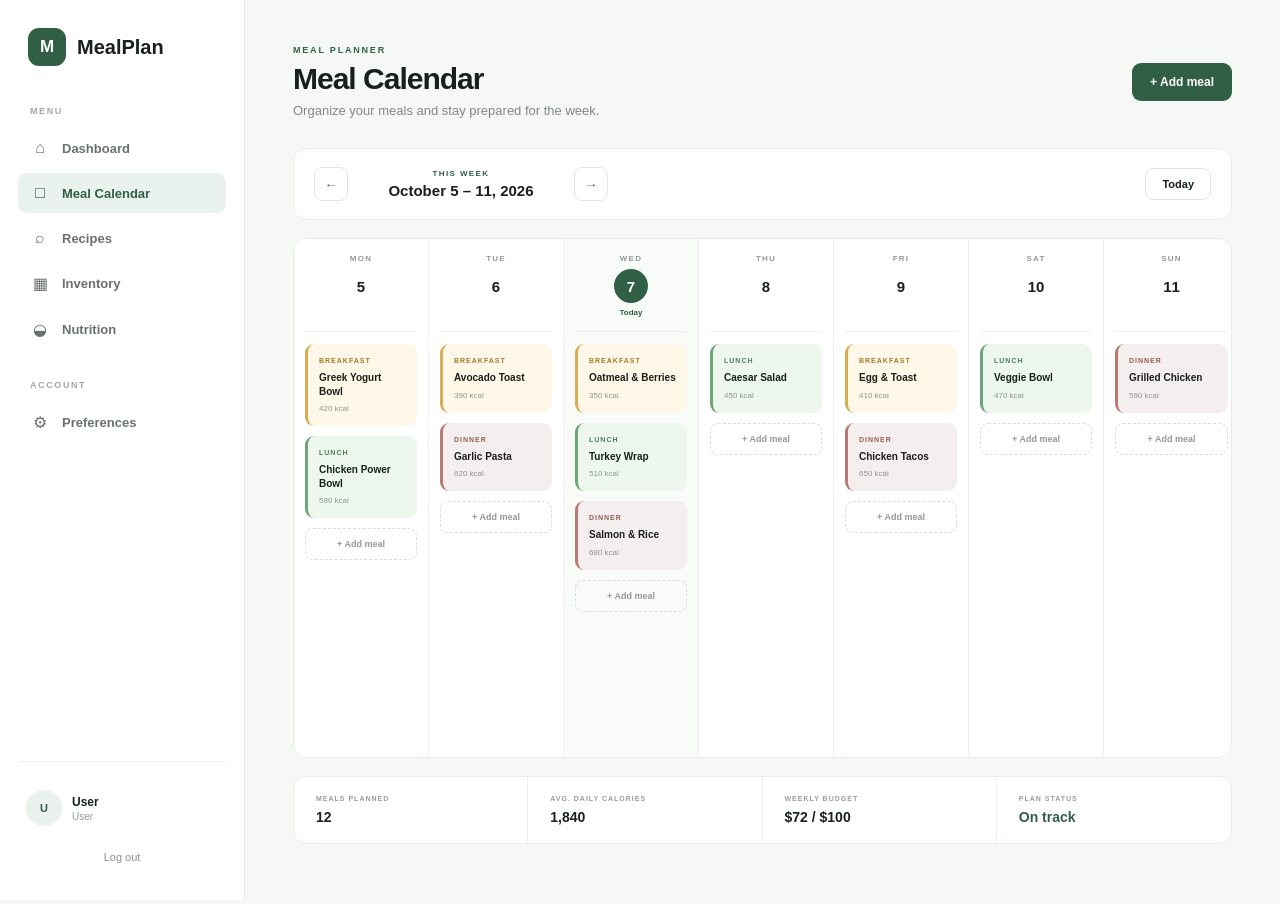
==== frontend/calendar.html @ 4f1d599d "Complete Sprint 2 frontend" ====
<!DOCTYPE html>
<html lang="en">
<head>
    <meta charset="UTF-8">
    <meta name="viewport" content="width=device-width, initial-scale=1.0">

    <title>MealPlan | Meal Calendar</title>

    <link rel="stylesheet" href="styles.css">
</head>

<body class="app-body">

<div class="app-layout">

    <!-- SIDEBAR -->
    <aside class="sidebar">

        <div class="sidebar-brand">
            <div class="sidebar-logo">M</div>
            <span>MealPlan</span>
        </div>

        <nav class="sidebar-nav">

            <p class="nav-label">MENU</p>

            <a href="dashboard.html" class="nav-item">
                <span class="nav-icon">⌂</span>
                Dashboard
            </a>

            <a href="calendar.html" class="nav-item active">
                <span class="nav-icon">□</span>
                Meal Calendar
            </a>

            <a href="recipes.html" class="nav-item">
                <span class="nav-icon">⌕</span>
                Recipes
            </a>

            <a href="inventory.html" class="nav-item">
                <span class="nav-icon">▦</span>
                Inventory
            </a>

            <a href="nutrition.html" class="nav-item">
                <span class="nav-icon">◒</span>
                Nutrition
            </a>

            <p class="nav-label nav-section">ACCOUNT</p>

            <a href="preferences.html" class="nav-item">
                <span class="nav-icon">⚙</span>
                Preferences
            </a>

        </nav>


        <div class="sidebar-bottom">

          <div class="sidebar-user">

    <div class="user-avatar">
        U
    </div>

    <div class="user-info">
        <strong>User</strong>
        <span>User</span>
    </div>

</div>

            <button id="logoutBtn" class="logout-btn">
                Log out
            </button>

        </div>

    </aside>


    <!-- MAIN CONTENT -->
    <main class="main-content">

        <!-- PAGE HEADER -->
        <header class="calendar-header">

            <div>
                <p class="page-label">MEAL PLANNER</p>

                <h1>Meal Calendar</h1>

                <p>
                    Organize your meals and stay prepared for the week.
                </p>
            </div>

            <button class="add-meal-btn" id="topAddMealBtn">
    + Add meal
</button>

        </header>


        <!-- WEEK CONTROLS -->
        <section class="week-toolbar">

            <div class="week-navigation">

                <button class="week-arrow">
                    ←
                </button>

                <div>
                    <span class="week-label">THIS WEEK</span>
                    <h2>October 5 – 11, 2026</h2>
                </div>

                <button class="week-arrow">
                    →
                </button>

            </div>

            <button class="today-btn">
                Today
            </button>

        </section>


        <!-- WEEK DAYS -->
        <section class="calendar-grid">

            <!-- MONDAY -->
<div class="day-column" data-day="monday">
                <div class="day-heading">
                    <span>MON</span>
                    <strong>5</strong>
                </div>

                <div class="calendar-meal breakfast-meal">
                    <span class="meal-type">BREAKFAST</span>
                    <h3>Greek Yogurt Bowl</h3>
                    <p>420 kcal</p>
                </div>

                <div class="calendar-meal lunch-meal">
                    <span class="meal-type">LUNCH</span>
                    <h3>Chicken Power Bowl</h3>
                    <p>580 kcal</p>
                </div>

                <button class="add-small-meal">
                    + Add meal
                </button>

            </div>


            <!-- TUESDAY -->
            <div class="day-column" data-day="tuesday">

                <div class="day-heading">
                    <span>TUE</span>
                    <strong>6</strong>
                </div>

                <div class="calendar-meal breakfast-meal">
                    <span class="meal-type">BREAKFAST</span>
                    <h3>Avocado Toast</h3>
                    <p>390 kcal</p>
                </div>

                <div class="calendar-meal dinner-meal">
                    <span class="meal-type">DINNER</span>
                    <h3>Garlic Pasta</h3>
                    <p>620 kcal</p>
                </div>

                <button class="add-small-meal">
                    + Add meal
                </button>

            </div>


            <!-- WEDNESDAY -->
<div class="day-column today-column" data-day="wednesday">

                <div class="day-heading">
                    <span>WED</span>
                    <strong>7</strong>
                    <small>Today</small>
                </div>

                <div class="calendar-meal breakfast-meal">
                    <span class="meal-type">BREAKFAST</span>
                    <h3>Oatmeal & Berries</h3>
                    <p>350 kcal</p>
                </div>

                <div class="calendar-meal lunch-meal">
                    <span class="meal-type">LUNCH</span>
                    <h3>Turkey Wrap</h3>
                    <p>510 kcal</p>
                </div>

                <div class="calendar-meal dinner-meal">
                    <span class="meal-type">DINNER</span>
                    <h3>Salmon & Rice</h3>
                    <p>680 kcal</p>
                </div>

                <button class="add-small-meal">
                    + Add meal
                </button>

            </div>


            <!-- THURSDAY -->
<div class="day-column" data-day="thursday">

                <div class="day-heading">
                    <span>THU</span>
                    <strong>8</strong>
                </div>

                <div class="calendar-meal lunch-meal">
                    <span class="meal-type">LUNCH</span>
                    <h3>Caesar Salad</h3>
                    <p>450 kcal</p>
                </div>

                <button class="add-small-meal">
                    + Add meal
                </button>

            </div>


            <!-- FRIDAY -->
<div class="day-column" data-day="friday">

                <div class="day-heading">
                    <span>FRI</span>
                    <strong>9</strong>
                </div>

                <div class="calendar-meal breakfast-meal">
                    <span class="meal-type">BREAKFAST</span>
                    <h3>Egg & Toast</h3>
                    <p>410 kcal</p>
                </div>

                <div class="calendar-meal dinner-meal">
                    <span class="meal-type">DINNER</span>
                    <h3>Chicken Tacos</h3>
                    <p>650 kcal</p>
                </div>

                <button class="add-small-meal">
                    + Add meal
                </button>

            </div>


            <!-- SATURDAY -->
<div class="day-column" data-day="saturday">

                <div class="day-heading">
                    <span>SAT</span>
                    <strong>10</strong>
                </div>

                <div class="calendar-meal lunch-meal">
                    <span class="meal-type">LUNCH</span>
                    <h3>Veggie Bowl</h3>
                    <p>470 kcal</p>
                </div>

                <button class="add-small-meal">
                    + Add meal
                </button>

            </div>


            <!-- SUNDAY -->
<div class="day-column" data-day="sunday">
                <div class="day-heading">
                    <span>SUN</span>
                    <strong>11</strong>
                </div>

                <div class="calendar-meal dinner-meal">
                    <span class="meal-type">DINNER</span>
                    <h3>Grilled Chicken</h3>
                    <p>590 kcal</p>
                </div>

                <button class="add-small-meal">
                    + Add meal
                </button>

            </div>

        </section>


        <!-- WEEK SUMMARY -->
        <section class="week-summary">

            <div>
                <span>MEALS PLANNED</span>
<strong id="mealsPlannedCount">13</strong>            </div>

            <div>
                <span>AVG. DAILY CALORIES</span>
                <strong>1,840</strong>
            </div>

            <div>
                <span>WEEKLY BUDGET</span>
                <strong>$72 / $100</strong>
            </div>

            <div>
                <span>PLAN STATUS</span>
                <strong class="plan-good">On track</strong>
            </div>

        </section>

    </main>

</div>
<!-- ADD MEAL MODAL -->
<div class="meal-modal" id="mealModal">

    <div class="meal-modal-box">

        <div class="meal-modal-header">
            <div>
                <p class="page-label">MEAL PLANNER</p>
                <h2>Add a meal</h2>
                <span id="selectedDayText">Choose a meal for this day.</span>
            </div>

            <button id="closeMealModal" class="meal-modal-close">
                ×
            </button>
        </div>
<div class="meal-form-group" id="daySelectGroup">
    <label for="daySelect">Day</label>

    <select id="daySelect">
        <option value="">Select a day</option>
        <option value="monday">Monday</option>
        <option value="tuesday">Tuesday</option>
        <option value="wednesday">Wednesday</option>
        <option value="thursday">Thursday</option>
        <option value="friday">Friday</option>
        <option value="saturday">Saturday</option>
        <option value="sunday">Sunday</option>
    </select>
</div>
        <div class="meal-form-group">
            <label for="mealTypeSelect">Meal type</label>

            <select id="mealTypeSelect">
                <option value="breakfast">Breakfast</option>
                <option value="lunch">Lunch</option>
                <option value="dinner">Dinner</option>
            </select>
        </div>

        <div class="meal-form-group">
            <label for="savedRecipeSelect">Recipe</label>

            <select id="savedRecipeSelect">
                <option value="">Select a saved recipe</option>
            </select>
        </div>

        <p class="meal-modal-note" id="noSavedRecipes">
            Recipes you add from the Recipes page will appear here.
        </p>

        <button class="meal-modal-submit" id="confirmAddMeal">
            Add to calendar
        </button>

    </div>

</div>
<script src="script.js"></script>

</body>
</html>
---- frontend/styles.css ----
/* ================================
   MEALPLAN - MAIN STYLES
================================ */

* {
    margin: 0;
    padding: 0;
    box-sizing: border-box;
}

:root {
    --primary: #315f45;
    --primary-dark: #244b35;
    --primary-light: #e9f2ec;
    --accent: #8fb89c;

    --text-dark: #17201a;
    --text-gray: #6c746f;
    --border: #dfe5e1;
    --background: #f7f9f7;
    --white: #ffffff;
}

body {
    font-family: -apple-system, BlinkMacSystemFont, "Segoe UI",
        Roboto, Helvetica, Arial, sans-serif;
    color: var(--text-dark);
    background: var(--background);
}


/* ================================
   LOGIN PAGE
================================ */

.login-page {
    min-height: 100vh;
    display: grid;
    grid-template-columns: 1.05fr 0.95fr;
}


/* ================================
   LEFT SIDE
================================ */

.login-hero {
    min-height: 100vh;
    position: relative;

    display: flex;
    flex-direction: column;

    padding: 45px 65px;

    color: white;

    background:
        radial-gradient(
            circle at 80% 20%,
            rgba(255, 255, 255, 0.12),
            transparent 30%
        ),
        radial-gradient(
            circle at 10% 90%,
            rgba(143, 184, 156, 0.25),
            transparent 35%
        ),
        linear-gradient(
            145deg,
            #1d3c2b,
            #315f45 55%,
            #3d7252
        );

    overflow: hidden;
}


/* Decorative background circle */

.login-hero::after {
    content: "";
    position: absolute;

    width: 420px;
    height: 420px;

    border: 1px solid rgba(255, 255, 255, 0.08);
    border-radius: 50%;

    right: -160px;
    bottom: -170px;
}


/* Brand */

.brand {
    display: flex;
    align-items: center;
    gap: 12px;

    position: relative;
    z-index: 2;

    font-size: 21px;
    font-weight: 700;
}

.brand-icon {
    width: 40px;
    height: 40px;

    display: flex;
    align-items: center;
    justify-content: center;

    border-radius: 12px;

    background: rgba(255, 255, 255, 0.16);
    border: 1px solid rgba(255, 255, 255, 0.2);

    font-size: 18px;
    font-weight: 700;
}


/* Hero content */

.hero-content {
    position: relative;
    z-index: 2;

    max-width: 570px;

    margin-top: auto;
    margin-bottom: auto;
}

.hero-tag {
    display: inline-block;

    margin-bottom: 24px;

    font-size: 12px;
    font-weight: 700;

    letter-spacing: 2px;

    color: #cfe1d5;
}

.hero-content h1 {
    font-size: clamp(48px, 5vw, 76px);
    line-height: 1.03;
    letter-spacing: -3px;

    margin-bottom: 28px;
}

.hero-content h1 span {
    color: #b9d6c2;
}

.hero-content > p {
    max-width: 510px;

    color: rgba(255, 255, 255, 0.76);

    font-size: 17px;
    line-height: 1.7;

    margin-bottom: 35px;
}


/* Feature list */

.feature-list {
    display: flex;
    flex-direction: column;
    gap: 16px;
}

.feature {
    display: flex;
    align-items: center;
    gap: 12px;

    color: rgba(255, 255, 255, 0.88);

    font-size: 14px;
}

.feature-icon {
    width: 25px;
    height: 25px;

    display: flex;
    align-items: center;
    justify-content: center;

    border-radius: 50%;

    background: rgba(255, 255, 255, 0.13);

    color: #dcece1;

    font-size: 12px;
    font-weight: bold;
}


/* Bottom text */

.hero-footer {
    position: relative;
    z-index: 2;

    color: rgba(255, 255, 255, 0.45);

    font-size: 12px;
    letter-spacing: 0.5px;
}


/* ================================
   RIGHT LOGIN SIDE
================================ */

.login-section {
    min-height: 100vh;

    display: flex;
    justify-content: center;
    align-items: center;

    padding: 50px;

    background: #fbfcfb;
}

.login-container {
    width: 100%;
    max-width: 440px;
}


/* Hide second logo on desktop */

.mobile-brand {
    display: none;
}


/* Welcome heading */

.welcome-text {
    margin-bottom: 36px;
}

.small-heading {
    color: var(--primary);

    font-size: 11px;
    font-weight: 800;

    letter-spacing: 1.8px;

    margin-bottom: 12px;
}

.welcome-text h2 {
    font-size: 34px;
    letter-spacing: -1px;

    margin-bottom: 10px;
}

.welcome-text > p:last-child {
    color: var(--text-gray);

    font-size: 15px;
    line-height: 1.6;
}


/* ================================
   FORM
================================ */

.form-group {
    margin-bottom: 21px;
}

.form-group label {
    display: block;

    font-size: 13px;
    font-weight: 650;

    margin-bottom: 8px;
}

.form-group input {
    width: 100%;

    padding: 15px 16px;

    border: 1px solid var(--border);
    border-radius: 10px;

    background: white;

    color: var(--text-dark);

    font-size: 15px;

    transition: 0.2s ease;
}

.form-group input::placeholder {
    color: #a5aca7;
}

.form-group input:focus {
    outline: none;

    border-color: var(--primary);

    box-shadow:
        0 0 0 3px rgba(49, 95, 69, 0.09);
}


/* Password row */

.password-heading {
    display: flex;
    justify-content: space-between;
    align-items: center;
}

.forgot-password {
    color: var(--primary);

    font-size: 12px;
    font-weight: 600;

    text-decoration: none;
}

.forgot-password:hover {
    text-decoration: underline;
}


/* Remember me */

.remember-row {
    display: flex;
    justify-content: space-between;
    align-items: center;

    margin-bottom: 22px;
}

.remember-me {
    display: flex;
    align-items: center;
    gap: 8px;

    cursor: pointer;

    color: var(--text-gray);

    font-size: 13px;
}

.remember-me input {
    accent-color: var(--primary);
}


/* ================================
   BUTTONS
================================ */

.login-btn {
    width: 100%;

    display: flex;
    justify-content: center;
    align-items: center;
    gap: 10px;

    padding: 15px 20px;

    border: none;
    border-radius: 10px;

    background: var(--primary);

    color: white;

    font-size: 15px;
    font-weight: 650;

    cursor: pointer;

    box-shadow:
        0 8px 20px rgba(49, 95, 69, 0.18);

    transition:
        transform 0.2s ease,
        background 0.2s ease,
        box-shadow 0.2s ease;
}

.login-btn:hover {
    background: var(--primary-dark);

    transform: translateY(-1px);

    box-shadow:
        0 10px 24px rgba(49, 95, 69, 0.24);
}

.login-btn:active {
    transform: translateY(0);
}

.arrow {
    font-size: 18px;
    transition: transform 0.2s ease;
}

.login-btn:hover .arrow {
    transform: translateX(3px);
}


/* Create account button */

.create-account-btn {
    width: 100%;

    display: block;

    padding: 14px 20px;

    border: 1px solid var(--border);
    border-radius: 10px;

    background: white;

    color: var(--text-dark);

    text-align: center;
    text-decoration: none;

    font-size: 14px;
    font-weight: 650;

    transition: 0.2s ease;
}

.create-account-btn:hover {
    border-color: #bdc9c1;
    background: #f8faf8;
}


/* ================================
   DIVIDER
================================ */

.divider {
    display: flex;
    align-items: center;
    gap: 12px;

    margin: 27px 0 20px;
}

.divider span {
    height: 1px;
    flex: 1;

    background: var(--border);
}

.divider p {
    color: #9aa19c;

    font-size: 9px;
    font-weight: 700;

    letter-spacing: 1.3px;
}


/* ================================
   OTHER TEXT
================================ */

.error-message {
    color: #b73a3a;

    font-size: 13px;

    margin-top: -8px;
    margin-bottom: 12px;
}

.terms {
    margin-top: 25px;

    color: #9aa19c;

    font-size: 11px;
    line-height: 1.6;

    text-align: center;
}

.terms a {
    color: #69736c;
}


/* ================================
   RESPONSIVE DESIGN
================================ */

@media (max-width: 900px) {

    .login-page {
        display: block;
    }

    .login-hero {
        display: none;
    }

    .login-section {
        min-height: 100vh;

        padding: 35px 20px;
    }

    .mobile-brand {
        display: flex;
        align-items: center;
        gap: 10px;

        margin-bottom: 55px;

        color: var(--primary);

        font-size: 20px;
        font-weight: 700;
    }

    .mobile-brand .brand-icon {
        background: var(--primary);
        color: white;
    }

}


@media (max-width: 500px) {

    .login-section {
        align-items: flex-start;

        padding-top: 30px;
    }

    .mobile-brand {
        margin-bottom: 45px;
    }

    .welcome-text h2 {
        font-size: 29px;
    }

}
/* ========================================
   DASHBOARD / APP LAYOUT
======================================== */

.app-body {
    background: #f6f8f6;
    min-height: 100vh;
}

.app-layout {
    display: flex;
    min-height: 100vh;
}


/* ========================================
   SIDEBAR
======================================== */

.sidebar {
    width: 245px;
    height: 100vh;
    position: fixed;
    left: 0;
    top: 0;

    display: flex;
    flex-direction: column;

    padding: 28px 18px;

    background: #ffffff;
    border-right: 1px solid #e8ece9;
}

.sidebar-brand {
    display: flex;
    align-items: center;
    gap: 11px;

    padding: 0 10px;
    margin-bottom: 40px;

    color: var(--text-dark);
    font-size: 20px;
    font-weight: 750;
}

.sidebar-logo {
    width: 38px;
    height: 38px;

    display: flex;
    align-items: center;
    justify-content: center;

    border-radius: 11px;

    background: var(--primary);
    color: white;

    font-size: 17px;
    font-weight: 700;
}

.sidebar-nav {
    display: flex;
    flex-direction: column;
    gap: 5px;
}

.nav-label {
    padding: 0 12px;
    margin-bottom: 7px;

    color: #a0a8a2;

    font-size: 9px;
    font-weight: 800;
    letter-spacing: 1.6px;
}

.nav-section {
    margin-top: 25px;
}

.nav-item {
    display: flex;
    align-items: center;
    gap: 12px;

    padding: 11px 12px;

    border-radius: 9px;

    color: #68716b;

    text-decoration: none;

    font-size: 13px;
    font-weight: 550;

    transition: 0.2s ease;
}

.nav-item:hover {
    background: #f3f6f3;
    color: var(--text-dark);
}

.nav-item.active {
    background: var(--primary-light);
    color: var(--primary);

    font-weight: 650;
}

.nav-icon {
    width: 20px;

    text-align: center;

    font-size: 16px;
}


/* Sidebar user */

.sidebar-bottom {
    margin-top: auto;

    padding-top: 20px;

    border-top: 1px solid #edf0ed;
}

.sidebar-user {
    display: flex;
    align-items: center;
    gap: 10px;

    padding: 8px;
}

.user-avatar {
    width: 36px;
    height: 36px;

    display: flex;
    align-items: center;
    justify-content: center;

    border-radius: 50%;

    background: var(--primary-light);
    color: var(--primary);

    font-size: 11px;
    font-weight: 750;
}

.user-info {
    display: flex;
    flex-direction: column;
    gap: 2px;
}

.user-info strong {
    font-size: 12px;
}

.user-info span {
    color: #929a94;
    font-size: 10px;
}

.logout-btn {
    width: 100%;

    margin-top: 8px;
    padding: 9px;

    border: none;
    border-radius: 8px;

    background: transparent;

    color: #8a928c;

    cursor: pointer;

    font-size: 11px;

    transition: 0.2s ease;
}

.logout-btn:hover {
    background: #f7eeee;
    color: #b04444;
}


/* ========================================
   MAIN CONTENT
======================================== */

.main-content {
    width: calc(100% - 245px);

    margin-left: 245px;

    padding: 45px 48px 60px;
}


/* ========================================
   TOP BAR
======================================== */

.topbar {
    display: flex;
    align-items: center;
    justify-content: space-between;

    margin-bottom: 38px;
}

.page-label {
    color: var(--primary);

    font-size: 9px;
    font-weight: 800;

    letter-spacing: 1.8px;

    margin-bottom: 7px;
}

.topbar h1 {
    font-size: 30px;
    letter-spacing: -1px;

    margin-bottom: 7px;
}

.topbar-subtitle {
    color: #818982;

    font-size: 13px;
}

.topbar-actions {
    display: flex;
    align-items: center;
    gap: 10px;
}

.notification-btn {
    width: 42px;
    height: 42px;

    border: 1px solid #e1e6e2;
    border-radius: 10px;

    background: white;

    cursor: pointer;
}

.add-meal-btn {
    padding: 12px 18px;

    border: none;
    border-radius: 9px;

    background: var(--primary);

    color: white;

    font-size: 12px;
    font-weight: 650;

    cursor: pointer;

    transition: 0.2s ease;
}

.add-meal-btn:hover {
    background: var(--primary-dark);
    transform: translateY(-1px);
}


/* ========================================
   SUMMARY CARDS
======================================== */

.summary-grid {
    display: grid;

    grid-template-columns: repeat(4, 1fr);

    gap: 16px;

    margin-bottom: 20px;
}

.summary-card {
    min-height: 165px;

    padding: 21px;

    background: white;

    border: 1px solid #e8ece9;
    border-radius: 13px;

    transition: 0.2s ease;
}

.summary-card:hover {
    transform: translateY(-2px);

    box-shadow: 0 8px 25px rgba(30, 50, 37, 0.06);
}

.card-top {
    display: flex;
    justify-content: space-between;
    align-items: center;

    margin-bottom: 18px;
}

.card-title {
    color: #747d76;

    font-size: 11px;
    font-weight: 650;
}

.card-icon {
    width: 28px;
    height: 28px;

    display: flex;
    align-items: center;
    justify-content: center;

    border-radius: 8px;

    background: var(--primary-light);
    color: var(--primary);

    font-size: 12px;
}

.summary-card h2 {
    font-size: 27px;
    letter-spacing: -0.5px;

    margin-bottom: 4px;
}

.summary-card > p {
    color: #9aa19c;

    font-size: 10px;
}


/* Progress */

.progress-bar {
    width: 100%;
    height: 5px;

    margin-top: 18px;

    border-radius: 10px;

    background: #edf1ee;

    overflow: hidden;
}

.progress-fill {
    height: 100%;

    border-radius: 10px;

    background: var(--primary);
}

.positive-text {
    display: inline-block;

    margin-top: 15px;

    color: #4f805e;

    font-size: 10px;
    font-weight: 650;
}

.warning-text {
    display: inline-block;

    margin-top: 15px;

    color: #ad7935;

    font-size: 10px;
    font-weight: 650;
}


/* ========================================
   LOWER DASHBOARD
======================================== */

.dashboard-grid {
    display: grid;

    grid-template-columns: 2fr 0.85fr;

    gap: 20px;
}

.dashboard-card {
    background: white;

    border: 1px solid #e8ece9;
    border-radius: 13px;

    padding: 24px;
}

.section-heading {
    display: flex;
    align-items: center;
    justify-content: space-between;

    margin-bottom: 22px;
}

.section-label {
    color: var(--primary);

    font-size: 8px;
    font-weight: 800;

    letter-spacing: 1.6px;

    margin-bottom: 5px;
}

.section-heading h2 {
    font-size: 18px;
}

.section-heading a {
    color: var(--primary);

    font-size: 10px;
    font-weight: 650;

    text-decoration: none;
}


/* ========================================
   MEALS
======================================== */

.meal-item {
    display: grid;

    grid-template-columns: 80px 46px 1fr 50px;

    align-items: center;

    gap: 15px;

    padding: 18px 0;

    border-top: 1px solid #edf0ed;
}

.meal-time {
    display: flex;
    flex-direction: column;
    gap: 4px;
}

.meal-time span {
    color: #a0a7a2;

    font-size: 8px;
    font-weight: 750;

    letter-spacing: 0.8px;
}

.meal-time strong {
    font-size: 10px;
}

.meal-picture {
    width: 44px;
    height: 44px;

    display: flex;
    align-items: center;
    justify-content: center;

    border-radius: 10px;

    font-size: 21px;
}

.breakfast {
    background: #fff6dd;
}

.lunch {
    background: #eaf5e9;
}

.dinner {
    background: #f5e9e6;
}

.meal-details h3 {
    margin-bottom: 4px;

    font-size: 12px;
}

.meal-details p {
    color: #929a94;

    font-size: 9px;
}

.meal-calories {
    display: flex;
    flex-direction: column;

    text-align: right;
}

.meal-calories strong {
    font-size: 12px;
}

.meal-calories span {
    color: #a0a7a2;

    font-size: 8px;
}


/* ========================================
   NUTRITION
======================================== */

.nutrition-card {
    display: flex;
    flex-direction: column;
}

.nutrition-circle {
    width: 150px;
    height: 150px;

    margin: 13px auto 28px;

    display: flex;
    align-items: center;
    justify-content: center;

    border-radius: 50%;

    background:
        radial-gradient(
            closest-side,
            white 77%,
            transparent 78% 99%
        ),
        conic-gradient(
            var(--primary) 71%,
            #e8eee9 0
        );
}

.nutrition-circle > div {
    display: flex;
    flex-direction: column;

    text-align: center;
}

.nutrition-circle strong {
    font-size: 25px;
}

.nutrition-circle span {
    margin-top: 3px;

    color: #929a94;

    font-size: 9px;
}

.macro-row {
    display: grid;

    grid-template-columns: repeat(3, 1fr);

    gap: 5px;

    padding-top: 18px;

    border-top: 1px solid #edf0ed;
}

.macro-row div {
    display: flex;
    flex-direction: column;
    gap: 5px;

    text-align: center;
}

.macro-row span {
    color: #929a94;

    font-size: 9px;
}

.macro-row strong {
    font-size: 12px;
}


/* ========================================
   DASHBOARD RESPONSIVE
======================================== */

@media (max-width: 1100px) {

    .summary-grid {
        grid-template-columns: repeat(2, 1fr);
    }

    .dashboard-grid {
        grid-template-columns: 1fr;
    }

}


@media (max-width: 750px) {

    .sidebar {
        display: none;
    }

    .main-content {
        width: 100%;

        margin-left: 0;

        padding: 30px 20px;
    }

    .topbar {
        align-items: flex-start;

        gap: 20px;
    }

    .topbar h1 {
        font-size: 24px;
    }

    .notification-btn {
        display: none;
    }

}


@media (max-width: 520px) {

    .summary-grid {
        grid-template-columns: 1fr;
    }

    .topbar {
        flex-direction: column;
    }

    .meal-item {
        grid-template-columns: 55px 40px 1fr;
    }

    .meal-calories {
        display: none;
    }

}
/* ========================================
   MEAL CALENDAR
======================================== */

.calendar-header {
    display: flex;
    justify-content: space-between;
    align-items: center;
    margin-bottom: 30px;
}

.calendar-header h1 {
    font-size: 30px;
    letter-spacing: -1px;
    margin-bottom: 7px;
}

.calendar-header > div > p:last-child {
    color: #818982;
    font-size: 13px;
}


/* ========================================
   WEEK TOOLBAR
======================================== */

.week-toolbar {
    display: flex;
    align-items: center;
    justify-content: space-between;

    padding: 18px 20px;
    margin-bottom: 18px;

    background: white;
    border: 1px solid #e8ece9;
    border-radius: 13px;
}

.week-navigation {
    display: flex;
    align-items: center;
    gap: 18px;
}

.week-navigation > div {
    min-width: 190px;
    text-align: center;
}

.week-label {
    display: block;

    color: var(--primary);

    font-size: 8px;
    font-weight: 800;
    letter-spacing: 1.4px;

    margin-bottom: 4px;
}

.week-navigation h2 {
    font-size: 15px;
    font-weight: 650;
}

.week-arrow {
    width: 34px;
    height: 34px;

    border: 1px solid #e1e6e2;
    border-radius: 8px;

    background: white;
    color: #68716b;

    cursor: pointer;

    transition: 0.2s ease;
}

.week-arrow:hover {
    border-color: var(--primary);
    color: var(--primary);
    background: var(--primary-light);
}

.today-btn {
    padding: 9px 16px;

    border: 1px solid #dfe5e1;
    border-radius: 8px;

    background: white;
    color: var(--text-dark);

    font-size: 11px;
    font-weight: 650;

    cursor: pointer;

    transition: 0.2s ease;
}

.today-btn:hover {
    border-color: var(--primary);
    color: var(--primary);
}


/* ========================================
   CALENDAR GRID
======================================== */

.calendar-grid {
    display: grid;
    grid-template-columns: repeat(7, minmax(135px, 1fr));

    min-height: 520px;

    background: white;

    border: 1px solid #e5eae6;
    border-radius: 14px;

    overflow-x: auto;
}

.day-column {
    min-width: 135px;

    padding: 15px 11px;

    border-right: 1px solid #edf0ed;

    background: #ffffff;
}

.day-column:last-child {
    border-right: none;
}

.today-column {
    background: #f8fbf8;
}


/* ========================================
   DAY HEADINGS
======================================== */

.day-heading {
    min-height: 78px;

    display: flex;
    flex-direction: column;
    align-items: center;

    padding-bottom: 13px;
    margin-bottom: 12px;

    border-bottom: 1px solid #edf0ed;
}

.day-heading span {
    color: #929a94;

    font-size: 8px;
    font-weight: 800;

    letter-spacing: 1.2px;

    margin-bottom: 6px;
}

.day-heading strong {
    width: 34px;
    height: 34px;

    display: flex;
    align-items: center;
    justify-content: center;

    border-radius: 50%;

    font-size: 15px;
}

.today-column .day-heading strong {
    background: var(--primary);
    color: white;
}

.day-heading small {
    margin-top: 5px;

    color: var(--primary);

    font-size: 8px;
    font-weight: 700;
}


/* ========================================
   CALENDAR MEALS
======================================== */

.calendar-meal {
    padding: 13px 11px;
    margin-bottom: 10px;

    border-radius: 9px;

    border-left: 3px solid transparent;

    transition: 0.2s ease;

    cursor: pointer;
}

.calendar-meal:hover {
    transform: translateY(-1px);

    box-shadow: 0 5px 15px rgba(30, 50, 37, 0.06);
}

.calendar-meal .meal-type {
    display: block;

    margin-bottom: 7px;

    font-size: 7px;
    font-weight: 800;

    letter-spacing: 1px;
}

.calendar-meal h3 {
    margin-bottom: 6px;

    font-size: 10px;
    line-height: 1.35;
}

.calendar-meal p {
    color: #8d958f;

    font-size: 8px;
}


/* Breakfast */

.breakfast-meal {
    background: #fff8e8;
    border-left-color: #d8ad54;
}

.breakfast-meal .meal-type {
    color: #a77925;
}


/* Lunch */

.lunch-meal {
    background: #edf7ee;
    border-left-color: #6fa57a;
}

.lunch-meal .meal-type {
    color: #4e8059;
}


/* Dinner */

.dinner-meal {
    background: #f5eeee;
    border-left-color: #b57a73;
}

.dinner-meal .meal-type {
    color: #965e58;
}


/* ========================================
   ADD MEAL
======================================== */

.add-small-meal {
    width: 100%;

    padding: 10px 5px;

    border: 1px dashed #d8dfda;
    border-radius: 8px;

    background: transparent;

    color: #929a94;

    font-size: 9px;
    font-weight: 600;

    cursor: pointer;

    transition: 0.2s ease;
}

.add-small-meal:hover {
    border-color: var(--primary);

    background: var(--primary-light);

    color: var(--primary);
}


/* ========================================
   WEEK SUMMARY
======================================== */

.week-summary {
    display: grid;
    grid-template-columns: repeat(4, 1fr);

    margin-top: 18px;

    background: white;

    border: 1px solid #e8ece9;
    border-radius: 13px;

    overflow: hidden;
}

.week-summary > div {
    display: flex;
    flex-direction: column;
    gap: 7px;

    padding: 18px 22px;

    border-right: 1px solid #edf0ed;
}

.week-summary > div:last-child {
    border-right: none;
}

.week-summary span {
    color: #969e98;

    font-size: 7px;
    font-weight: 800;

    letter-spacing: 1px;
}

.week-summary strong {
    font-size: 14px;
}

.plan-good {
    color: var(--primary);
}


/* ========================================
   CALENDAR RESPONSIVE
======================================== */

@media (max-width: 1000px) {

    .calendar-grid {
        grid-template-columns: repeat(7, 145px);
    }

    .week-summary {
        grid-template-columns: repeat(2, 1fr);
    }

    .week-summary > div:nth-child(2) {
        border-right: none;
    }

    .week-summary > div:nth-child(-n+2) {
        border-bottom: 1px solid #edf0ed;
    }
}


@media (max-width: 600px) {

    .calendar-header {
        align-items: flex-start;
        gap: 20px;
    }

    .calendar-header h1 {
        font-size: 25px;
    }

    .week-toolbar {
        align-items: flex-start;
        gap: 15px;
    }

    .week-navigation {
        gap: 8px;
    }

    .week-navigation > div {
        min-width: auto;
    }

    .week-navigation h2 {
        font-size: 12px;
    }

    .week-summary {
        grid-template-columns: 1fr;
    }

    .week-summary > div {
        border-right: none;
        border-bottom: 1px solid #edf0ed;
    }

    .week-summary > div:last-child {
        border-bottom: none;
    }
}
/* ========================================
   INVENTORY PAGE
======================================== */

.inventory-header {
    display: flex;
    align-items: center;
    justify-content: space-between;

    margin-bottom: 28px;
}

.inventory-header h1 {
    font-size: 30px;
    letter-spacing: -1px;
    margin-bottom: 7px;
}

.inventory-header > div > p:last-child {
    color: #818982;
    font-size: 13px;
}


/* ========================================
   INVENTORY SUMMARY
======================================== */

.inventory-summary {
    display: grid;
    grid-template-columns: repeat(4, 1fr);

    gap: 15px;

    margin-bottom: 20px;
}

.inventory-stat {
    display: flex;
    align-items: center;
    gap: 14px;

    padding: 19px;

    background: white;

    border: 1px solid #e8ece9;
    border-radius: 12px;
}

.inventory-stat-icon {
    width: 40px;
    height: 40px;

    display: flex;
    align-items: center;
    justify-content: center;

    flex-shrink: 0;

    border-radius: 10px;

    background: var(--primary-light);
    color: var(--primary);

    font-size: 14px;
    font-weight: 700;
}

.warning-icon {
    background: #fff5df;
    color: #ad7935;
}

.low-icon {
    background: #f8eaea;
    color: #ae5d5d;
}

.inventory-stat div {
    display: flex;
    flex-direction: column;
    gap: 3px;
}

.inventory-stat p {
    color: #8c948e;

    font-size: 10px;
}

.inventory-stat strong {
    font-size: 20px;
}


/* ========================================
   SEARCH AND FILTERS
======================================== */

.inventory-toolbar {
    display: flex;
    align-items: center;
    justify-content: space-between;

    gap: 20px;

    padding: 15px;

    margin-bottom: 16px;

    background: white;

    border: 1px solid #e8ece9;
    border-radius: 12px;
}

.inventory-search {
    width: 310px;

    display: flex;
    align-items: center;
    gap: 10px;

    padding: 0 13px;

    border: 1px solid #e1e6e2;
    border-radius: 9px;

    background: #fafbfa;
}

.inventory-search > span {
    color: #8f9791;
    font-size: 16px;
}

.inventory-search input {
    width: 100%;

    padding: 11px 0;

    border: none;
    outline: none;

    background: transparent;

    color: var(--text-dark);

    font-size: 11px;
}

.inventory-search input::placeholder {
    color: #a2a9a4;
}

.inventory-filters {
    display: flex;
    align-items: center;
    gap: 5px;
}

.filter-btn {
    padding: 9px 13px;

    border: none;
    border-radius: 8px;

    background: transparent;

    color: #7c857e;

    font-size: 10px;
    font-weight: 600;

    cursor: pointer;

    transition: 0.2s ease;
}

.filter-btn:hover {
    background: #f3f6f3;
    color: var(--primary);
}

.filter-btn.active {
    background: var(--primary-light);
    color: var(--primary);
}


/* ========================================
   INVENTORY TABLE
======================================== */

.inventory-card {
    background: white;

    border: 1px solid #e8ece9;
    border-radius: 13px;

    overflow: hidden;
}

.inventory-table-header,
.inventory-row {
    display: grid;

    grid-template-columns:
        minmax(210px, 1.5fr)
        minmax(100px, 0.8fr)
        minmax(90px, 0.7fr)
        minmax(80px, 0.6fr)
        minmax(120px, 0.9fr)
        35px;

    align-items: center;

    gap: 10px;
}

.inventory-table-header {
    padding: 13px 20px;

    background: #fafbfa;

    border-bottom: 1px solid #e8ece9;

    color: #929a94;

    font-size: 7px;
    font-weight: 800;

    letter-spacing: 1.1px;
}

.inventory-row {
    min-height: 72px;

    padding: 12px 20px;

    border-bottom: 1px solid #edf0ed;

    transition: 0.2s ease;
}

.inventory-row:last-child {
    border-bottom: none;
}

.inventory-row:hover {
    background: #fafcfa;
}


/* ========================================
   FOOD ITEM
======================================== */

.food-name {
    display: flex;
    align-items: center;
    gap: 12px;
}

.food-icon {
    width: 39px;
    height: 39px;

    display: flex;
    align-items: center;
    justify-content: center;

    flex-shrink: 0;

    border-radius: 9px;

    font-size: 18px;
}

.produce-bg {
    background: #edf6e9;
}

.protein-bg {
    background: #f8eeee;
}

.dairy-bg {
    background: #eef3f8;
}

.grain-bg {
    background: #fff6e5;
}

.food-name > div:last-child {
    display: flex;
    flex-direction: column;
    gap: 3px;
}

.food-name strong {
    font-size: 11px;
}

.food-name span {
    color: #9aa19c;

    font-size: 8px;
}


/* ========================================
   INVENTORY LABELS
======================================== */

.category-tag {
    display: inline-block;

    padding: 5px 8px;

    border-radius: 6px;

    background: #f3f5f3;

    color: #69716b;

    font-size: 8px;
    font-weight: 650;
}

.quantity,
.expiration {
    color: #626b64;

    font-size: 10px;
}

.status-tag {
    display: inline-block;

    padding: 6px 8px;

    border-radius: 20px;

    font-size: 8px;
    font-weight: 700;
}

.status-tag.good {
    background: #eaf5ed;
    color: #4f805e;
}

.status-tag.expiring {
    background: #fff4df;
    color: #a66e22;
}

.status-tag.low-stock {
    background: #f9eaea;
    color: #aa5656;
}

.more-btn {
    border: none;

    background: transparent;

    color: #929a94;

    cursor: pointer;

    font-size: 13px;
    letter-spacing: 1px;
}

.more-btn:hover {
    color: var(--primary);
}


/* ========================================
   SMART PANTRY TIP
======================================== */

.inventory-tip {
    display: flex;
    align-items: center;

    gap: 13px;

    margin-top: 17px;
    padding: 16px 18px;

    border: 1px solid #dce9df;
    border-radius: 11px;

    background: #f2f8f3;
}

.tip-icon {
    width: 34px;
    height: 34px;

    display: flex;
    align-items: center;
    justify-content: center;

    flex-shrink: 0;

    border-radius: 9px;

    background: #dfeee2;
    color: var(--primary);

    font-size: 14px;
}

.inventory-tip > div:nth-child(2) {
    flex: 1;
}

.inventory-tip strong {
    display: block;

    margin-bottom: 3px;

    font-size: 10px;
}

.inventory-tip p {
    color: #788179;

    font-size: 9px;
    line-height: 1.5;
}

.inventory-tip a {
    color: var(--primary);

    text-decoration: none;

    font-size: 9px;
    font-weight: 700;

    white-space: nowrap;
}


/* ========================================
   INVENTORY RESPONSIVE
======================================== */

@media (max-width: 1050px) {

    .inventory-summary {
        grid-template-columns: repeat(2, 1fr);
    }

    .inventory-toolbar {
        align-items: flex-start;
        flex-direction: column;
    }

    .inventory-search {
        width: 100%;
    }

    .inventory-card {
        overflow-x: auto;
    }

    .inventory-table-header,
    .inventory-row {
        min-width: 800px;
    }
}


@media (max-width: 600px) {

    .inventory-header {
        align-items: flex-start;

        gap: 20px;
    }

    .inventory-header h1 {
        font-size: 25px;
    }

    .inventory-summary {
        grid-template-columns: 1fr 1fr;
    }

    .inventory-stat {
        padding: 14px;
    }

    .inventory-stat-icon {
        width: 35px;
        height: 35px;
    }

    .inventory-filters {
        width: 100%;

        overflow-x: auto;

        padding-bottom: 4px;
    }

    .filter-btn {
        white-space: nowrap;
    }

    .inventory-tip a {
        display: none;
    }
}
/* ========================================
   INVENTORY VISUAL ENHANCEMENTS
======================================== */

.inventory-page {
    color: #17201a;
}

.inventory-subtitle {
    color: #68736b !important;
    font-size: 13px;
}

.inventory-stat {
    box-shadow: 0 4px 14px rgba(30, 50, 37, 0.035);
}

.inventory-stat p {
    color: #626d65;
    font-weight: 600;
}

.inventory-stat strong {
    color: #17201a;
}

.inventory-stat small {
    color: #929b94;
    font-size: 8px;
}

.inventory-row {
    color: #263029;
}

.food-name strong {
    color: #17201a;
    font-size: 12px;
}

.food-name span {
    color: #737d76;
}

.quantity {
    display: flex;
    align-items: baseline;
    gap: 4px;
}

.quantity strong,
.expiration strong {
    color: #263029;
    font-size: 10px;
}

.quantity span {
    color: #7d867f;
    font-size: 9px;
}


/* More colorful category labels */

.produce-tag {
    background: #e7f4e8;
    color: #397347;
}

.protein-tag {
    background: #f8e8e5;
    color: #9a534a;
}

.dairy-tag {
    background: #e7f0f8;
    color: #4d7293;
}

.grain-tag {
    background: #fff2d8;
    color: #98702b;
}


/* Stronger status colors */

.status-tag.good {
    background: #dff1e4;
    color: #347147;
}

.status-tag.expiring {
    background: #fff0cf;
    color: #9b681b;
}

.status-tag.low-stock {
    background: #f8dddd;
    color: #a04444;
}
/* ========================================
   PREFERENCES PAGE
======================================== */

.preferences-header {
    margin-bottom: 28px;
}

.preferences-header h1 {
    font-size: 30px;
    letter-spacing: -1px;
    margin-bottom: 7px;
}

.preferences-header > div > p:last-child {
    color: #68736b;
    font-size: 13px;
}

.preferences-layout {
    display: grid;
    grid-template-columns: 185px minmax(0, 1fr);
    gap: 20px;
    align-items: start;
}


/* ========================================
   SETTINGS SIDE MENU
======================================== */

.settings-menu {
    position: sticky;
    top: 30px;

    display: flex;
    flex-direction: column;
    gap: 5px;

    padding: 8px;

    background: white;

    border: 1px solid #e6ebe7;
    border-radius: 12px;
}

.settings-menu-item {
    width: 100%;

    display: flex;
    align-items: center;
    gap: 11px;

    padding: 11px 12px;

    border: none;
    border-radius: 8px;

    background: transparent;
    color: #6f7871;

    text-align: left;

    font-size: 11px;
    font-weight: 600;

    cursor: pointer;

    transition: 0.2s ease;
}

.settings-menu-item span {
    color: #a0a8a2;

    font-size: 8px;
    font-weight: 800;
}

.settings-menu-item:hover {
    background: #f4f7f4;
    color: var(--text-dark);
}

.settings-menu-item.active {
    background: var(--primary-light);
    color: var(--primary);
}

.settings-menu-item.active span {
    color: var(--primary);
}


/* ========================================
   SETTINGS CONTENT
======================================== */

.settings-content {
    display: flex;
    flex-direction: column;
    gap: 16px;
}

.settings-card {
    padding: 25px;

    background: white;

    border: 1px solid #e6ebe7;
    border-radius: 13px;

    box-shadow: 0 4px 16px rgba(30, 50, 37, 0.025);
}

.settings-heading {
    display: flex;
    justify-content: space-between;
    align-items: flex-start;

    gap: 20px;

    padding-bottom: 19px;
    margin-bottom: 21px;

    border-bottom: 1px solid #edf0ed;
}

.settings-heading > div {
    display: flex;
    align-items: center;
    gap: 10px;
}

.settings-number {
    width: 27px;
    height: 27px;

    display: flex;
    align-items: center;
    justify-content: center;

    border-radius: 7px;

    background: var(--primary-light);
    color: var(--primary);

    font-size: 8px;
    font-weight: 800;
}

.settings-heading h2 {
    color: #17201a;

    font-size: 16px;
}

.settings-heading > p {
    max-width: 280px;

    color: #89918b;

    font-size: 9px;
    line-height: 1.5;

    text-align: right;
}


/* ========================================
   PROFILE
======================================== */

.profile-preview {
    display: flex;
    align-items: center;
    gap: 13px;

    padding: 15px;

    margin-bottom: 20px;

    border-radius: 10px;

    background: #f7f9f7;
}

.profile-avatar {
    width: 45px;
    height: 45px;

    display: flex;
    align-items: center;
    justify-content: center;

    border-radius: 50%;

    background: var(--primary);
    color: white;

    font-size: 11px;
    font-weight: 750;
}

.profile-preview > div:last-child {
    display: flex;
    flex-direction: column;
    gap: 4px;
}

.profile-preview strong {
    color: #17201a;
    font-size: 12px;
}

.profile-preview span {
    color: #8b948d;
    font-size: 9px;
}


/* ========================================
   SETTINGS FORMS
======================================== */

.settings-form-grid {
    display: grid;
    grid-template-columns: 1fr 1fr;

    gap: 17px;
}

.settings-field {
    margin-bottom: 18px;
}

.settings-form-grid .settings-field {
    margin-bottom: 0;
}

.full-field {
    grid-column: 1 / -1;
}

.settings-field label {
    display: block;

    margin-bottom: 7px;

    color: #39433c;

    font-size: 10px;
    font-weight: 650;
}

.settings-field input,
.settings-field select {
    width: 100%;

    padding: 12px 13px;

    border: 1px solid #dfe5e1;
    border-radius: 8px;

    outline: none;

    background: #fbfcfb;
    color: #17201a;

    font-family: inherit;
    font-size: 11px;

    transition: 0.2s ease;
}

.settings-field input:focus,
.settings-field select:focus {
    border-color: var(--primary);

    background: white;

    box-shadow: 0 0 0 3px rgba(49, 95, 69, 0.08);
}


/* Input with $ / kcal */

.input-with-unit {
    display: flex;
    align-items: center;

    border: 1px solid #dfe5e1;
    border-radius: 8px;

    background: #fbfcfb;

    overflow: hidden;
}

.input-with-unit:focus-within {
    border-color: var(--primary);

    box-shadow: 0 0 0 3px rgba(49, 95, 69, 0.08);
}

.input-with-unit input {
    border: none;
    box-shadow: none !important;
}

.input-with-unit span {
    padding: 0 12px;

    color: #7d867f;

    font-size: 9px;
    font-weight: 650;
}


/* ========================================
   DIETARY CHIPS
======================================== */

.preference-chips {
    display: flex;
    flex-wrap: wrap;
    gap: 8px;
}

.preference-chip {
    padding: 8px 12px;

    border: 1px solid #dfe5e1;
    border-radius: 20px;

    background: white;
    color: #626c64;

    font-size: 9px;
    font-weight: 600;

    cursor: pointer;

    transition: 0.2s ease;
}

.preference-chip:hover {
    border-color: var(--primary);
    color: var(--primary);
}

.preference-chip.selected {
    border-color: var(--primary);

    background: var(--primary-light);
    color: var(--primary);
}


/* ========================================
   APPEARANCE SETTINGS
======================================== */

.appearance-setting {
    min-height: 82px;

    display: flex;
    align-items: center;
    justify-content: space-between;

    gap: 25px;

    padding: 18px 0;

    border-bottom: 1px solid #edf0ed;
}

.appearance-setting:last-child {
    border-bottom: none;
}

.appearance-info {
    display: flex;
    flex-direction: column;
    gap: 5px;
}

.appearance-info strong {
    color: #263029;
    font-size: 11px;
}

.appearance-info span {
    color: #89928b;

    font-size: 9px;
    line-height: 1.5;
}


/* ========================================
   THEME COLORS
======================================== */

.theme-options {
    display: flex;
    align-items: center;
    gap: 11px;
}

.theme-color {
    width: 32px;
    height: 32px;

    position: relative;

    border: 3px solid white;
    border-radius: 50%;

    cursor: pointer;

    box-shadow: 0 0 0 1px #d8ded9;

    transition: 0.2s ease;
}

.theme-color:hover {
    transform: scale(1.08);
}

.theme-color.selected {
    box-shadow:
        0 0 0 2px white,
        0 0 0 4px currentColor;
}

.green-theme {
    background: #315f45;
    color: #315f45;
}

.blue-theme {
    background: #35698c;
    color: #35698c;
}

.purple-theme {
    background: #69528c;
    color: #69528c;
}

.orange-theme {
    background: #b4673d;
    color: #b4673d;
}


/* ========================================
   LAYOUT OPTIONS
======================================== */

.layout-options {
    display: flex;
    gap: 10px;
}

.layout-option {
    width: 105px;

    padding: 10px;

    border: 1px solid #dfe5e1;
    border-radius: 9px;

    background: white;
    color: #515b53;

    cursor: pointer;

    text-align: left;

    transition: 0.2s ease;
}

.layout-option:hover {
    border-color: var(--primary);
}

.layout-option.selected {
    border-color: var(--primary);

    background: var(--primary-light);
}

.layout-option strong {
    display: block;

    margin-top: 8px;
    margin-bottom: 2px;

    color: #263029;

    font-size: 9px;
}

.layout-option small {
    color: #89918b;
    font-size: 7px;
}

.layout-preview {
    height: 37px;

    display: flex;
    flex-direction: column;

    padding: 6px;

    border: 1px solid #e0e5e1;
    border-radius: 5px;

    background: white;
}

.layout-preview span {
    display: block;

    height: 3px;

    border-radius: 5px;

    background: #c9d2cb;
}

.comfortable-preview {
    justify-content: space-between;
}

.compact-preview {
    justify-content: space-around;
}


/* ========================================
   DARK MODE SWITCH
======================================== */

.switch {
    position: relative;

    width: 42px;
    height: 23px;

    flex-shrink: 0;
}

.switch input {
    width: 0;
    height: 0;

    opacity: 0;
}

.switch-slider {
    position: absolute;

    inset: 0;

    border-radius: 30px;

    background: #dce2dd;

    cursor: pointer;

    transition: 0.25s ease;
}

.switch-slider::before {
    content: "";

    position: absolute;

    width: 17px;
    height: 17px;

    left: 3px;
    top: 3px;

    border-radius: 50%;

    background: white;

    box-shadow: 0 1px 4px rgba(0, 0, 0, 0.15);

    transition: 0.25s ease;
}

.switch input:checked + .switch-slider {
    background: var(--primary);
}

.switch input:checked + .switch-slider::before {
    transform: translateX(19px);
}


/* ========================================
   SAVE SETTINGS
======================================== */

.settings-save {
    display: flex;
    align-items: center;
    justify-content: space-between;

    gap: 20px;

    padding: 17px 20px;

    background: #17201a;

    border-radius: 12px;

    color: white;
}

.settings-save > div {
    display: flex;
    flex-direction: column;
    gap: 4px;
}

.settings-save strong {
    font-size: 10px;
}

.settings-save span {
    color: rgba(255, 255, 255, 0.58);

    font-size: 8px;
}

.settings-save .add-meal-btn {
    background: white;
    color: #17201a;

    box-shadow: none;
}

.settings-save .add-meal-btn:hover {
    background: #f0f3f0;
}


/* ========================================
   PREFERENCES RESPONSIVE
======================================== */

@media (max-width: 900px) {

    .preferences-layout {
        grid-template-columns: 1fr;
    }

    .settings-menu {
        position: static;

        flex-direction: row;

        overflow-x: auto;
    }

    .settings-menu-item {
        width: auto;
        min-width: 110px;
    }
}


@media (max-width: 600px) {

    .preferences-header h1 {
        font-size: 25px;
    }

    .settings-card {
        padding: 19px;
    }

    .settings-heading {
        flex-direction: column;
    }

    .settings-heading > p {
        text-align: left;
    }

    .settings-form-grid {
        grid-template-columns: 1fr;
    }

    .full-field {
        grid-column: auto;
    }

    .appearance-setting {
        align-items: flex-start;
        flex-direction: column;
    }

    .settings-save {
        align-items: flex-start;
        flex-direction: column;
    }

    .settings-save .add-meal-btn {
        width: 100%;
    }
}
/* ========================================
   EXTRA APPEARANCE THEMES
======================================== */

.theme-picker {
    min-width: 330px;
}

.theme-group-label {
    margin-bottom: 9px;

    color: #929a94;

    font-size: 7px;
    font-weight: 800;

    letter-spacing: 1.2px;
}

.gradient-label {
    margin-top: 17px;
}


/* Extra solid colors */

.red-theme {
    background: #a94c4c;
    color: #a94c4c;
}

.pink-theme {
    background: #b75f83;
    color: #b75f83;
}

.teal-theme {
    background: #367b78;
    color: #367b78;
}

.black-theme {
    background: #242826;
    color: #242826;
}


/* ========================================
   GRADIENT OPTIONS
======================================== */

.gradient-options {
    display: grid;

    grid-template-columns: repeat(4, 1fr);

    gap: 7px;
}

.gradient-theme {
    padding: 6px;

    border: 1px solid #dfe5e1;
    border-radius: 8px;

    background: white;

    color: #626b64;

    font-family: inherit;
    font-size: 7px;
    font-weight: 650;

    cursor: pointer;

    transition: 0.2s ease;
}

.gradient-theme:hover {
    border-color: #aab5ad;

    transform: translateY(-1px);
}

.gradient-theme.selected {
    border-color: var(--primary);

    box-shadow: 0 0 0 2px var(--primary-light);
}

.gradient-theme span {
    display: block;

    width: 100%;
    height: 24px;

    margin-bottom: 6px;

    border-radius: 5px;
}


/* Forest */

.forest-gradient span {
    background: linear-gradient(
        135deg,
        #18392a,
        #477c59,
        #8db49a
    );
}


/* Ocean */

.ocean-gradient span {
    background: linear-gradient(
        135deg,
        #183b56,
        #357ca0,
        #6ab7bd
    );
}


/* Sunset */

.sunset-gradient span {
    background: linear-gradient(
        135deg,
        #9e4b45,
        #d87a55,
        #e7ad65
    );
}


/* Berry */

.berry-gradient span {
    background: linear-gradient(
        135deg,
        #442a67,
        #76549a,
        #ba668d
    );
}


@media (max-width: 600px) {

    .theme-picker {
        min-width: 100%;
        width: 100%;
    }

    .gradient-options {
        grid-template-columns: repeat(2, 1fr);
    }

}
/* ========================================
   ACTIVE GRADIENT THEMES
======================================== */

.gradient-active .sidebar-logo,
.gradient-active .add-meal-btn,
.gradient-active .profile-avatar,
.gradient-active .progress-fill,
.gradient-active .today-column .day-heading strong {
    background: var(--selected-gradient);
}

.gradient-active .nav-item.active {
    background: var(--primary-light);
}


/* ========================================
   COMPACT LAYOUT
======================================== */

.compact-layout .main-content {
    padding-top: 28px;
    padding-bottom: 35px;
}

.compact-layout .summary-card {
    min-height: 140px;
    padding: 16px;
}

.compact-layout .dashboard-card,
.compact-layout .settings-card {
    padding: 18px;
}

.compact-layout .inventory-row {
    min-height: 58px;
    padding-top: 8px;
    padding-bottom: 8px;
}

.compact-layout .calendar-grid {
    min-height: 440px;
}

.compact-layout .calendar-meal {
    padding: 9px;
    margin-bottom: 7px;
}

.compact-layout .settings-content {
    gap: 10px;
}


/* ========================================
   DARK MODE
======================================== */

.dark-mode {
    --text-dark: #f1f4f2;
    --text-gray: #aab3ad;
    --border: #343b36;

    background: #111512;
    color: #f1f4f2;
}

.dark-mode.app-body {
    background: #111512;
}


/* Sidebar */

.dark-mode .sidebar {
    background: #171c18;
    border-color: #293029;
}

.dark-mode .sidebar-brand {
    color: #f3f5f3;
}

.dark-mode .nav-label {
    color: #707a72;
}

.dark-mode .nav-item {
    color: #aab2ac;
}

.dark-mode .nav-item:hover {
    background: #202721;
    color: white;
}

.dark-mode .nav-item.active {
    background: color-mix(
        in srgb,
        var(--primary) 28%,
        #171c18
    );

    color: #ffffff;
}

.dark-mode .sidebar-bottom {
    border-color: #293029;
}

.dark-mode .user-info strong {
    color: #f0f3f1;
}

.dark-mode .user-info span {
    color: #858f88;
}

.dark-mode .user-avatar {
    background: var(--primary);
    color: white;
}

.dark-mode .logout-btn {
    color: #969f98;
}

.dark-mode .logout-btn:hover {
    background: #302020;
    color: #e89595;
}


/* Main headings */

.dark-mode .main-content h1,
.dark-mode .main-content h2,
.dark-mode .main-content h3 {
    color: #f2f5f3;
}

.dark-mode .topbar-subtitle,
.dark-mode .inventory-subtitle,
.dark-mode .preferences-header > div > p:last-child,
.dark-mode .calendar-header > div > p:last-child {
    color: #929c95 !important;
}


/* ========================================
   DARK CARDS
======================================== */

.dark-mode .summary-card,
.dark-mode .dashboard-card,
.dark-mode .week-toolbar,
.dark-mode .calendar-grid,
.dark-mode .inventory-stat,
.dark-mode .inventory-toolbar,
.dark-mode .inventory-card,
.dark-mode .settings-card,
.dark-mode .settings-menu {
    background: #181d19;

    border-color: #2b322c;

    box-shadow: none;
}


/* Dashboard */

.dark-mode .card-title,
.dark-mode .summary-card > p,
.dark-mode .meal-details p,
.dark-mode .meal-time span,
.dark-mode .meal-calories span,
.dark-mode .macro-row span {
    color: #89938c;
}

.dark-mode .summary-card h2,
.dark-mode .meal-details h3,
.dark-mode .meal-time strong,
.dark-mode .meal-calories strong,
.dark-mode .macro-row strong {
    color: #eef2ef;
}

.dark-mode .progress-bar {
    background: #303731;
}

.dark-mode .meal-item,
.dark-mode .macro-row {
    border-color: #2c332d;
}

.dark-mode .nutrition-circle {
    background:
        radial-gradient(
            closest-side,
            #181d19 77%,
            transparent 78% 99%
        ),
        conic-gradient(
            var(--primary) 71%,
            #303731 0
        );
}


/* ========================================
   DARK CALENDAR
======================================== */

.dark-mode .calendar-grid {
    background: #181d19;
}

.dark-mode .day-column {
    background: #181d19;
    border-color: #2c332d;
}

.dark-mode .today-column {
    background: #1d251f;
}

.dark-mode .day-heading {
    border-color: #2c332d;
}

.dark-mode .day-heading span {
    color: #89938c;
}

.dark-mode .day-heading strong {
    color: #eef2ef;
}

.dark-mode .breakfast-meal {
    background: #302b1c;
}

.dark-mode .lunch-meal {
    background: #1d2e21;
}

.dark-mode .dinner-meal {
    background: #302221;
}

.dark-mode .calendar-meal h3 {
    color: #eef2ef;
}

.dark-mode .calendar-meal p {
    color: #9aa39c;
}

.dark-mode .add-small-meal {
    border-color: #3a423b;
    color: #909991;
}

.dark-mode .add-small-meal:hover {
    background: #202a22;
}

.dark-mode .week-summary {
    background: #181d19;
    border-color: #2b322c;
}

.dark-mode .week-summary > div {
    border-color: #2c332d;
}

.dark-mode .week-summary strong {
    color: #eef2ef;
}


/* ========================================
   DARK INVENTORY
======================================== */

.dark-mode .inventory-stat p,
.dark-mode .inventory-stat small {
    color: #929c95;
}

.dark-mode .inventory-stat strong {
    color: #f1f4f2;
}

.dark-mode .inventory-search {
    background: #202521;
    border-color: #343b35;
}

.dark-mode .inventory-search input {
    color: white;
}

.dark-mode .inventory-search input::placeholder {
    color: #737d75;
}

.dark-mode .inventory-table-header {
    background: #202521;

    border-color: #303731;

    color: #858f87;
}

.dark-mode .inventory-row {
    border-color: #2c332d;
    color: #e7ebe8;
}

.dark-mode .inventory-row:hover {
    background: #1d231e;
}

.dark-mode .food-name strong,
.dark-mode .quantity strong,
.dark-mode .expiration strong {
    color: #eef2ef;
}

.dark-mode .food-name span,
.dark-mode .quantity span {
    color: #89938c;
}

.dark-mode .category-tag {
    border: 1px solid rgba(255, 255, 255, 0.06);
}

.dark-mode .inventory-tip {
    background: #18261d;
    border-color: #2b4332;
}

.dark-mode .inventory-tip strong {
    color: #eaf0ec;
}

.dark-mode .inventory-tip p {
    color: #94a098;
}


/* ========================================
   DARK PREFERENCES
======================================== */

.dark-mode .settings-heading {
    border-color: #2c332d;
}

.dark-mode .settings-heading h2 {
    color: #f1f4f2;
}

.dark-mode .settings-heading > p {
    color: #89938c;
}

.dark-mode .profile-preview {
    background: #202521;
}

.dark-mode .profile-preview strong {
    color: white;
}

.dark-mode .settings-field label {
    color: #cbd1cd;
}

.dark-mode .settings-field input,
.dark-mode .settings-field select {
    background: #202521;

    border-color: #343b35;

    color: #f0f3f1;
}

.dark-mode .settings-field input:focus,
.dark-mode .settings-field select:focus {
    background: #242a25;
}

.dark-mode .input-with-unit {
    background: #202521;
    border-color: #343b35;
}

.dark-mode .preference-chip {
    background: #202521;

    border-color: #343b35;

    color: #b8c0ba;
}

.dark-mode .preference-chip.selected {
    background: var(--primary);
    border-color: var(--primary);

    color: white;
}

.dark-mode .appearance-setting {
    border-color: #2c332d;
}

.dark-mode .appearance-info strong {
    color: #eef2ef;
}

.dark-mode .appearance-info span {
    color: #89938c;
}

.dark-mode .layout-option {
    background: #202521;

    border-color: #343b35;
}

.dark-mode .layout-option.selected {
    border-color: var(--primary);

    background: #242d26;
}

.dark-mode .layout-option strong {
    color: #eef2ef;
}

.dark-mode .layout-preview {
    background: #171c18;

    border-color: #343b35;
}

.dark-mode .gradient-theme {
    background: #202521;

    border-color: #343b35;

    color: #c1c8c3;
}


/* ========================================
   GRADIENT + DARK MODE
======================================== */

.dark-mode.gradient-active .sidebar-logo,
.dark-mode.gradient-active .add-meal-btn,
.dark-mode.gradient-active .profile-avatar,
.dark-mode.gradient-active .progress-fill,
.dark-mode.gradient-active
.today-column .day-heading strong {
    background: var(--selected-gradient);
}


/* ========================================
   SMOOTH THEME TRANSITIONS
======================================== */

body,
.sidebar,
.main-content,
.summary-card,
.dashboard-card,
.inventory-card,
.inventory-stat,
.inventory-toolbar,
.settings-card,
.settings-menu,
.calendar-grid,
.day-column {
    transition:
        background-color 0.25s ease,
        border-color 0.25s ease,
        color 0.25s ease;
}
/* ========================================
   RECIPES PAGE
======================================== */

.recipes-header {
    display: flex;
    align-items: flex-end;
    justify-content: space-between;
    gap: 20px;
    margin-bottom: 24px;
}

.recipes-header h1 {
    margin-bottom: 6px;
    font-size: 30px;
    letter-spacing: -1px;
}

.recipes-subtitle {
    color: #68736b;
    font-size: 12px;
    line-height: 1.6;
}


/* ========================================
   FEATURED RECIPE
======================================== */

.featured-recipe {
    position: relative;
    min-height: 285px;

    display: grid;
    grid-template-columns: 1.3fr 0.7fr;

    margin-bottom: 22px;

    overflow: hidden;

    border-radius: 17px;

    background:
        linear-gradient(
            135deg,
            var(--primary-dark),
            var(--primary)
        );

    color: white;

    box-shadow: 0 12px 30px rgba(30, 55, 40, 0.10);
}

.gradient-active .featured-recipe {
    background: var(--selected-gradient);
}

.featured-content {
    position: relative;
    z-index: 2;

    padding: 34px;
}

.featured-label {
    display: inline-block;

    margin-bottom: 15px;

    color: rgba(255, 255, 255, 0.68);

    font-size: 7px;
    font-weight: 800;

    letter-spacing: 1.3px;
}

.featured-content h2 {
    margin-bottom: 12px;

    color: white;

    font-size: 29px;
    line-height: 1.05;

    letter-spacing: -1px;
}

.featured-content > p {
    max-width: 470px;

    color: rgba(255, 255, 255, 0.72);

    font-size: 10px;
    line-height: 1.7;
}

.featured-stats {
    display: flex;
    gap: 27px;

    margin-top: 22px;
    margin-bottom: 22px;
}

.featured-stats div {
    display: flex;
    flex-direction: column;
    gap: 2px;
}

.featured-stats strong {
    color: white;
    font-size: 13px;
}

.featured-stats span {
    color: rgba(255, 255, 255, 0.55);
    font-size: 7px;
}

.featured-button {
    padding: 10px 15px;

    border: none;
    border-radius: 7px;

    background: white;
    color: var(--primary-dark);

    font-family: inherit;
    font-size: 9px;
    font-weight: 700;

    cursor: pointer;

    transition: 0.2s ease;
}

.featured-button:hover {
    transform: translateY(-1px);
    background: #f3f5f3;
}


/* Featured visual */

.featured-visual {
    position: relative;

    display: flex;
    align-items: center;
    justify-content: center;
}

.featured-visual::before {
    content: "";

    position: absolute;

    width: 280px;
    height: 280px;

    border-radius: 50%;

    background: rgba(255, 255, 255, 0.06);
}

.featured-visual::after {
    content: "";

    position: absolute;

    width: 205px;
    height: 205px;

    border: 1px solid rgba(255, 255, 255, 0.10);
    border-radius: 50%;
}

.featured-food-circle {
    position: relative;
    z-index: 2;

    width: 150px;
    height: 150px;

    display: flex;
    align-items: center;
    justify-content: center;

    border: 7px solid rgba(255, 255, 255, 0.12);
    border-radius: 50%;

    background: rgba(255, 255, 255, 0.12);

    font-size: 66px;

    backdrop-filter: blur(8px);
}

.featured-badge {
    position: absolute;
    z-index: 3;

    right: 28px;
    bottom: 30px;

    display: flex;
    flex-direction: column;

    padding: 10px 14px;

    border: 1px solid rgba(255, 255, 255, 0.18);
    border-radius: 9px;

    background: rgba(255, 255, 255, 0.12);

    color: rgba(255, 255, 255, 0.65);

    font-size: 7px;

    backdrop-filter: blur(8px);
}

.featured-badge span {
    color: white;
    font-size: 14px;
    font-weight: 750;
}


/* ========================================
   RECIPE SEARCH
======================================== */

.recipe-toolbar {
    display: flex;
    gap: 10px;

    margin-bottom: 12px;
}

.recipe-search {
    flex: 1;

    display: flex;
    align-items: center;
    gap: 9px;

    padding: 0 14px;

    border: 1px solid #e0e5e1;
    border-radius: 9px;

    background: white;
}

.recipe-search > span {
    color: #89938b;
    font-size: 14px;
}

.recipe-search input {
    width: 100%;

    padding: 12px 0;

    border: none;
    outline: none;

    background: transparent;
    color: #263029;

    font-family: inherit;
    font-size: 10px;
}

.recipe-search input::placeholder {
    color: #a1aaa3;
}

.recipe-filter-button {
    min-width: 90px;

    display: flex;
    align-items: center;
    justify-content: center;
    gap: 9px;

    padding: 0 15px;

    border: 1px solid #e0e5e1;
    border-radius: 9px;

    background: white;
    color: #525c54;

    font-family: inherit;
    font-size: 9px;
    font-weight: 650;

    cursor: pointer;
}

.recipe-filter-button:hover {
    border-color: var(--primary);
    color: var(--primary);
}


/* ========================================
   RECIPE CATEGORIES
======================================== */

.recipe-categories {
    display: flex;
    flex-wrap: wrap;
    gap: 7px;

    margin-bottom: 28px;
}

.recipe-category {
    padding: 7px 12px;

    border: 1px solid #e0e5e1;
    border-radius: 20px;

    background: white;
    color: #687169;

    font-family: inherit;
    font-size: 8px;
    font-weight: 650;

    cursor: pointer;

    transition: 0.2s ease;
}

.recipe-category:hover {
    border-color: var(--primary);
    color: var(--primary);
}

.recipe-category.active {
    border-color: var(--primary);

    background: var(--primary);
    color: white;
}


/* ========================================
   RECIPE SECTION HEADING
======================================== */

.recipe-section-heading {
    display: flex;
    align-items: flex-end;
    justify-content: space-between;

    margin-bottom: 14px;
}

.recipe-section-heading h2 {
    margin-bottom: 3px;

    color: #17201a;

    font-size: 16px;
}

.recipe-section-heading p {
    color: #8a938c;
    font-size: 9px;
}

.recipe-section-heading > span {
    color: #929a94;
    font-size: 8px;
}


/* ========================================
   RECIPE GRID
======================================== */

.recipe-grid {
    display: grid;

    grid-template-columns: repeat(3, minmax(0, 1fr));

    gap: 14px;
}

.recipe-card {
    overflow: hidden;

    border: 1px solid #e5eae6;
    border-radius: 13px;

    background: white;

    box-shadow: 0 4px 15px rgba(30, 50, 37, 0.025);

    transition: 0.2s ease;
}

.recipe-card:hover {
    transform: translateY(-3px);

    border-color: #d6ddd7;

    box-shadow: 0 10px 25px rgba(30, 50, 37, 0.07);
}


/* ========================================
   RECIPE IMAGE AREAS
======================================== */

.recipe-image {
    position: relative;

    height: 145px;

    display: flex;
    align-items: center;
    justify-content: center;

    overflow: hidden;
}

.recipe-image::before {
    content: "";

    position: absolute;

    width: 125px;
    height: 125px;

    border-radius: 50%;

    background: rgba(255, 255, 255, 0.32);
}

.recipe-emoji {
    position: relative;
    z-index: 2;

    font-size: 55px;

    filter: drop-shadow(
        0 7px 8px rgba(0, 0, 0, 0.08)
    );
}

.berry-recipe {
    background:
        linear-gradient(
            135deg,
            #eee5f3,
            #d8e5ef
        );
}

.chicken-recipe {
    background:
        linear-gradient(
            135deg,
            #e4efe4,
            #f1eadb
        );
}

.pasta-recipe {
    background:
        linear-gradient(
            135deg,
            #f4ead6,
            #eed7c8
        );
}

.avocado-recipe {
    background:
        linear-gradient(
            135deg,
            #dcebd7,
            #edf1d6
        );
}

.salmon-recipe {
    background:
        linear-gradient(
            135deg,
            #f2ded8,
            #ead7cf
        );
}

.wrap-recipe {
    background:
        linear-gradient(
            135deg,
            #e8ead5,
            #e1eee1
        );
}


/* Favorite */

.favorite-button {
    position: absolute;

    z-index: 4;

    top: 10px;
    right: 10px;

    width: 28px;
    height: 28px;

    display: flex;
    align-items: center;
    justify-content: center;

    border: none;
    border-radius: 50%;

    background: rgba(255, 255, 255, 0.90);
    color: #58625a;

    font-size: 15px;

    cursor: pointer;

    box-shadow: 0 3px 10px rgba(0, 0, 0, 0.07);

    transition: 0.2s ease;
}

.favorite-button:hover {
    transform: scale(1.08);
}

.favorite-button.saved {
    background: #fff0f0;
    color: #b94c55;
}


/* Recipe time */

.recipe-time {
    position: absolute;

    z-index: 4;

    left: 10px;
    bottom: 10px;

    padding: 5px 8px;

    border-radius: 6px;

    background: rgba(255, 255, 255, 0.91);
    color: #525c54;

    font-size: 7px;
    font-weight: 700;

    backdrop-filter: blur(6px);
}


/* ========================================
   RECIPE CARD CONTENT
======================================== */

.recipe-card-content {
    padding: 15px;
}

.recipe-type {
    margin-bottom: 6px;

    color: var(--primary);

    font-size: 7px;
    font-weight: 800;

    letter-spacing: 0.8px;
}

.recipe-card-content h3 {
    margin-bottom: 7px;

    color: #17201a;

    font-size: 12px;
    line-height: 1.3;
}

.recipe-card-content > p {
    min-height: 35px;

    color: #7b857d;

    font-size: 8px;
    line-height: 1.55;
}

.recipe-macros {
    display: flex;
    gap: 17px;

    padding: 12px 0;

    margin-top: 8px;

    border-top: 1px solid #edf0ed;
}

.recipe-macros span {
    color: #89928b;
    font-size: 7px;
}

.recipe-macros strong {
    color: #3d4740;
    font-size: 9px;
}


/* Add to plan */

.add-plan-button {
    width: 100%;

    padding: 9px;

    border: 1px solid var(--primary);
    border-radius: 7px;

    background: transparent;
    color: var(--primary);

    font-family: inherit;
    font-size: 8px;
    font-weight: 700;

    cursor: pointer;

    transition: 0.2s ease;
}

.add-plan-button:hover {
    background: var(--primary);
    color: white;
}


/* ========================================
   EMPTY SEARCH STATE
======================================== */

.recipe-empty-state {
    display: none;

    padding: 55px 20px;

    text-align: center;
}

.recipe-empty-state > span {
    display: block;

    margin-bottom: 10px;

    color: #9aa39c;
    font-size: 25px;
}

.recipe-empty-state h3 {
    margin-bottom: 5px;

    color: #263029;
    font-size: 13px;
}

.recipe-empty-state p {
    color: #8a938c;
    font-size: 9px;
}


/* ========================================
   RECIPES - DARK MODE
======================================== */

.dark-mode .recipes-subtitle {
    color: #929c95;
}

.dark-mode .recipe-search,
.dark-mode .recipe-filter-button,
.dark-mode .recipe-category,
.dark-mode .recipe-card {
    background: #181d19;
    border-color: #2b322c;
}

.dark-mode .recipe-search input {
    color: #eef2ef;
}

.dark-mode .recipe-search input::placeholder {
    color: #737d75;
}

.dark-mode .recipe-filter-button,
.dark-mode .recipe-category {
    color: #aeb7b0;
}

.dark-mode .recipe-category.active {
    background: var(--primary);
    border-color: var(--primary);
    color: white;
}

.dark-mode .recipe-section-heading h2,
.dark-mode .recipe-card-content h3,
.dark-mode .recipe-empty-state h3 {
    color: #eef2ef;
}

.dark-mode .recipe-section-heading p,
.dark-mode .recipe-card-content > p,
.dark-mode .recipe-empty-state p {
    color: #929c95;
}

.dark-mode .recipe-macros {
    border-color: #2c332d;
}

.dark-mode .recipe-macros strong {
    color: #e5eae6;
}

.dark-mode .recipe-macros span {
    color: #929c95;
}

.dark-mode .add-plan-button:hover {
    color: white;
}


/* ========================================
   RECIPES - COMPACT MODE
======================================== */

.compact-layout .featured-recipe {
    min-height: 240px;
}

.compact-layout .featured-content {
    padding: 25px;
}

.compact-layout .recipe-grid {
    gap: 10px;
}

.compact-layout .recipe-card-content {
    padding: 12px;
}

.compact-layout .recipe-image {
    height: 120px;
}


/* ========================================
   RECIPES RESPONSIVE
======================================== */

@media (max-width: 1000px) {

    .recipe-grid {
        grid-template-columns:
            repeat(2, minmax(0, 1fr));
    }
}


@media (max-width: 750px) {

    .featured-recipe {
        grid-template-columns: 1fr;
    }

    .featured-visual {
        display: none;
    }

    .recipe-grid {
        grid-template-columns: 1fr;
    }

    .recipes-header {
        align-items: flex-start;
        flex-direction: column;
    }
}
/* ========================================
   NUTRITION PAGE
======================================== */

.nutrition-header {
    display: flex;
    justify-content: space-between;
    align-items: flex-end;
    gap: 20px;
    margin-bottom: 24px;
}

.nutrition-header h1 {
    margin-bottom: 6px;
    font-size: 30px;
    letter-spacing: -1px;
}

.nutrition-subtitle {
    color: #68736b;
    font-size: 12px;
    line-height: 1.6;
}


/* DATE SELECTOR */

.nutrition-date {
    display: flex;
    align-items: center;
    gap: 12px;

    padding: 7px;

    background: white;
    border: 1px solid #e2e7e3;
    border-radius: 10px;
}

.nutrition-date button {
    width: 29px;
    height: 29px;

    border: none;
    border-radius: 7px;

    background: #f3f6f3;
    color: #59635b;

    cursor: pointer;
}

.nutrition-date > div {
    min-width: 115px;

    display: flex;
    flex-direction: column;
    align-items: center;
    gap: 2px;
}

.nutrition-date span {
    color: var(--primary);
    font-size: 7px;
    font-weight: 800;
    letter-spacing: 1px;
}

.nutrition-date strong {
    color: #29322b;
    font-size: 9px;
}


/* ========================================
   NUTRITION SUMMARY
======================================== */

.nutrition-summary {
    display: grid;
    grid-template-columns: 1.7fr repeat(3, 1fr);
    gap: 13px;

    margin-bottom: 15px;
}

.nutrition-main-card,
.macro-card {
    background: white;

    border: 1px solid #e5eae6;
    border-radius: 13px;

    box-shadow: 0 4px 15px rgba(30, 50, 37, 0.025);
}

.nutrition-main-card {
    padding: 20px;
}

.nutrition-card-top {
    display: flex;
    align-items: center;
    justify-content: space-between;
}

.nutrition-card-top p {
    margin-bottom: 5px;

    color: #89928b;

    font-size: 7px;
    font-weight: 800;

    letter-spacing: 1px;
}

.nutrition-card-top h2 {
    color: #17201a;
    font-size: 27px;
    letter-spacing: -1px;
}

.nutrition-card-top > div:first-child > span {
    color: #929a94;
    font-size: 8px;
}


/* Calorie circle */

.calorie-ring {
    width: 76px;
    height: 76px;

    display: flex;
    align-items: center;
    justify-content: center;

    border-radius: 50%;

    background:
        radial-gradient(
            closest-side,
            white 76%,
            transparent 77% 99%
        ),
        conic-gradient(
            var(--primary) 71%,
            #edf1ee 0
        );
}

.calorie-ring > div {
    display: flex;
    flex-direction: column;
    align-items: center;
}

.calorie-ring strong {
    color: #17201a;
    font-size: 14px;
}

.calorie-ring span {
    color: #919991;
    font-size: 6px;
}


/* Calories progress */

.nutrition-progress {
    margin-top: 17px;
}

.nutrition-progress-bar {
    height: 5px;

    overflow: hidden;

    background: #edf1ee;
    border-radius: 10px;
}

.nutrition-progress-bar span {
    display: block;

    height: 100%;

    background: var(--primary);
    border-radius: inherit;
}

.gradient-active .nutrition-progress-bar span {
    background: var(--selected-gradient);
}

.nutrition-progress-labels {
    display: flex;
    justify-content: space-between;

    margin-top: 7px;

    font-size: 7px;
}

.nutrition-progress-labels span {
    color: #909991;
}

.nutrition-progress-labels strong {
    color: #606a62;
}


/* ========================================
   MACRO CARDS
======================================== */

.macro-card {
    padding: 17px;
}

.macro-icon {
    width: 29px;
    height: 29px;

    display: flex;
    align-items: center;
    justify-content: center;

    margin-bottom: 16px;

    border-radius: 8px;

    font-size: 9px;
    font-weight: 800;
}

.protein-macro {
    background: #e5f1e8;
    color: #477453;
}

.carbs-macro {
    background: #fff0d8;
    color: #9b6c27;
}

.fat-macro {
    background: #e8edf6;
    color: #55729b;
}

.macro-card-heading {
    display: flex;
    align-items: flex-end;
    justify-content: space-between;
}

.macro-card-heading p {
    color: #727c74;
    font-size: 8px;
}

.macro-card-heading h3 {
    margin-top: 2px;

    color: #17201a;
    font-size: 18px;
}

.macro-card-heading > span {
    color: #89928b;
    font-size: 8px;
}

.macro-progress {
    height: 4px;

    margin: 12px 0 7px;

    overflow: hidden;

    background: #edf1ee;
    border-radius: 10px;
}

.macro-progress span {
    display: block;

    height: 100%;

    background: var(--primary);
    border-radius: inherit;
}

.gradient-active .macro-progress span {
    background: var(--selected-gradient);
}

.macro-card small {
    color: #9aa29c;
    font-size: 7px;
}


/* ========================================
   NUTRITION MAIN GRID
======================================== */

.nutrition-grid {
    display: grid;
    grid-template-columns: 1.65fr 0.85fr;
    gap: 15px;

    margin-bottom: 15px;
}

.nutrition-panel {
    padding: 20px;

    background: white;

    border: 1px solid #e5eae6;
    border-radius: 13px;

    box-shadow: 0 4px 15px rgba(30, 50, 37, 0.025);
}

.nutrition-panel-header {
    display: flex;
    align-items: center;
    justify-content: space-between;

    margin-bottom: 17px;
}

.nutrition-panel-header h2 {
    margin-bottom: 3px;

    color: #17201a;
    font-size: 13px;
}

.nutrition-panel-header p {
    color: #929a94;
    font-size: 8px;
}

.nutrition-panel-header a {
    color: var(--primary);

    font-size: 8px;
    font-weight: 700;

    text-decoration: none;
}


/* ========================================
   TODAY'S MEALS
======================================== */

.nutrition-meal-row {
    display: grid;
    grid-template-columns: 35px 1fr auto;
    align-items: center;
    gap: 11px;

    padding: 12px 0;

    border-bottom: 1px solid #edf0ed;
}

.nutrition-meal-icon {
    width: 33px;
    height: 33px;

    display: flex;
    align-items: center;
    justify-content: center;

    border-radius: 8px;

    font-size: 12px;
}

.breakfast-icon {
    background: #fff1d7;
    color: #aa7528;
}

.lunch-icon {
    background: #e5f1e8;
    color: #477453;
}

.dinner-icon {
    background: #ebe8f4;
    color: #69578a;
}

.nutrition-meal-info {
    display: flex;
    flex-direction: column;
    gap: 3px;
}

.nutrition-meal-info span {
    color: #929b94;

    font-size: 6px;
    font-weight: 800;

    letter-spacing: 0.7px;
}

.nutrition-meal-info strong {
    color: #303a32;
    font-size: 9px;
}

.nutrition-meal-macros {
    display: flex;
    gap: 22px;
}

.nutrition-meal-macros div {
    display: flex;
    flex-direction: column;
    align-items: flex-end;
}

.nutrition-meal-macros strong {
    color: #374139;
    font-size: 9px;
}

.nutrition-meal-macros span {
    color: #969f98;
    font-size: 6px;
}

.nutrition-add-food {
    width: 100%;

    margin-top: 13px;
    padding: 9px;

    border: 1px dashed #cfd7d1;
    border-radius: 7px;

    background: transparent;
    color: var(--primary);

    font-family: inherit;
    font-size: 8px;
    font-weight: 700;

    cursor: pointer;
}

.nutrition-add-food:hover {
    background: var(--primary-light);
    border-color: var(--primary);
}


/* ========================================
   HYDRATION
======================================== */

.water-icon {
    width: 30px;
    height: 30px;

    display: flex;
    align-items: center;
    justify-content: center;

    border-radius: 8px;

    background: #e5f1f7;

    font-size: 13px;
}

.water-total {
    display: flex;
    align-items: center;
    gap: 10px;

    margin-bottom: 17px;
}

.water-total > strong {
    color: #17201a;

    font-size: 34px;
    line-height: 1;
}

.water-total > div {
    display: flex;
    flex-direction: column;
    gap: 2px;
}

.water-total span {
    color: #626c64;
    font-size: 9px;
    font-weight: 650;
}

.water-total small {
    color: #929b94;
    font-size: 7px;
}

.water-glasses {
    display: grid;
    grid-template-columns: repeat(4, 1fr);
    gap: 6px;

    margin-bottom: 13px;
}

.water-glass {
    height: 35px;

    border: 1px solid #e0e6e1;
    border-radius: 7px;

    background: #f7f9f7;
    color: #a1aaa3;

    cursor: pointer;
}

.water-glass.filled {
    background: #e7f3f8;
    border-color: #d5e7ef;
    color: #4d88a3;
}

.add-water-button {
    width: 100%;

    padding: 9px;

    border: none;
    border-radius: 7px;

    background: #e7f3f8;
    color: #477e98;

    font-family: inherit;
    font-size: 8px;
    font-weight: 700;

    cursor: pointer;
}

.add-water-button:hover {
    background: #dcecf3;
}


/* ========================================
   BOTTOM GRID
======================================== */

.nutrition-bottom-grid {
    display: grid;
    grid-template-columns: 1.4fr 1fr;
    gap: 15px;

    margin-bottom: 15px;
}


/* ========================================
   WEEKLY CHART
======================================== */

.goal-badge {
    padding: 5px 8px;

    border-radius: 20px;

    background: var(--primary-light);
    color: var(--primary);

    font-size: 7px;
    font-weight: 700;
}

.weekly-chart {
    height: 160px;

    display: flex;
    align-items: flex-end;
    justify-content: space-between;

    gap: 11px;

    padding-top: 10px;
}

.chart-column {
    flex: 1;

    height: 100%;

    display: flex;
    flex-direction: column;
    align-items: center;
    gap: 7px;
}

.chart-track {
    width: 100%;
    height: 125px;

    display: flex;
    align-items: flex-end;

    overflow: hidden;

    background: #f1f4f1;
    border-radius: 6px;
}

.chart-track span {
    display: block;

    width: 100%;

    background: #a7c5af;

    border-radius: 6px;
}

.today-chart .chart-track span {
    background: var(--primary);
}

.gradient-active .today-chart .chart-track span {
    background: var(--selected-gradient);
}

.chart-column small {
    color: #8f9891;
    font-size: 7px;
}

.today-chart small {
    color: var(--primary);
    font-weight: 800;
}


/* ========================================
   NUTRIENTS
======================================== */

.nutrient-list {
    display: flex;
    flex-direction: column;
    gap: 17px;
}

.nutrient-name {
    display: flex;
    justify-content: space-between;

    margin-bottom: 7px;
}

.nutrient-name span {
    color: #535e55;
    font-size: 8px;
    font-weight: 650;
}

.nutrient-name strong {
    color: #818b83;
    font-size: 7px;
}

.nutrient-bar {
    height: 5px;

    overflow: hidden;

    background: #edf1ee;
    border-radius: 10px;
}

.nutrient-bar span {
    display: block;

    height: 100%;

    background: var(--primary);
    border-radius: inherit;
}

.gradient-active .nutrient-bar span {
    background: var(--selected-gradient);
}


/* ========================================
   NUTRITION INSIGHT
======================================== */

.nutrition-insight {
    display: grid;
    grid-template-columns: 35px 1fr auto;
    align-items: center;
    gap: 13px;

    padding: 16px 18px;

    background: var(--primary-light);

    border: 1px solid rgba(49, 95, 69, 0.10);
    border-radius: 11px;
}

.nutrition-insight-icon {
    width: 33px;
    height: 33px;

    display: flex;
    align-items: center;
    justify-content: center;

    border-radius: 8px;

    background: var(--primary);
    color: white;
}

.gradient-active .nutrition-insight-icon {
    background: var(--selected-gradient);
}

.nutrition-insight > div:nth-child(2) {
    display: flex;
    flex-direction: column;
    gap: 2px;
}

.nutrition-insight span {
    color: var(--primary);

    font-size: 6px;
    font-weight: 800;

    letter-spacing: 0.8px;
}

.nutrition-insight strong {
    color: #263029;
    font-size: 9px;
}

.nutrition-insight p {
    color: #6f7971;
    font-size: 7px;
}

.nutrition-insight a {
    color: var(--primary);

    font-size: 8px;
    font-weight: 750;

    text-decoration: none;
}


/* ========================================
   NUTRITION DARK MODE
======================================== */

.dark-mode .nutrition-subtitle {
    color: #929c95;
}

.dark-mode .nutrition-date,
.dark-mode .nutrition-main-card,
.dark-mode .macro-card,
.dark-mode .nutrition-panel {
    background: #181d19;
    border-color: #2b322c;
    box-shadow: none;
}

.dark-mode .nutrition-date button {
    background: #242b25;
    color: #d5dbd7;
}

.dark-mode .nutrition-date strong,
.dark-mode .nutrition-card-top h2,
.dark-mode .macro-card-heading h3,
.dark-mode .nutrition-panel-header h2,
.dark-mode .water-total > strong,
.dark-mode .nutrition-meal-info strong,
.dark-mode .nutrition-meal-macros strong,
.dark-mode .nutrient-name span {
    color: #eef2ef;
}

.dark-mode .calorie-ring {
    background:
        radial-gradient(
            closest-side,
            #181d19 76%,
            transparent 77% 99%
        ),
        conic-gradient(
            var(--primary) 71%,
            #303731 0
        );
}

.dark-mode .nutrition-progress-bar,
.dark-mode .macro-progress,
.dark-mode .nutrient-bar,
.dark-mode .chart-track {
    background: #303731;
}

.dark-mode .nutrition-progress-labels strong,
.dark-mode .macro-card-heading > span,
.dark-mode .nutrient-name strong {
    color: #a2aba4;
}

.dark-mode .nutrition-meal-row {
    border-color: #2c332d;
}

.dark-mode .nutrition-add-food {
    border-color: #3b443d;
}

.dark-mode .nutrition-add-food:hover {
    background: #202a22;
}

.dark-mode .water-glass {
    background: #202521;
    border-color: #343b35;
}

.dark-mode .water-glass.filled {
    background: #20333b;
    border-color: #294550;
}

.dark-mode .nutrition-insight {
    background: #19251d;
    border-color: #2b3e30;
}

.dark-mode .nutrition-insight strong {
    color: #eef2ef;
}

.dark-mode .nutrition-insight p {
    color: #929c95;
}


/* ========================================
   FIX DARK MODE CONTRAST
======================================== */

/* Fix the Calendar "Today" badge you noticed */

.dark-mode .today-column .day-heading strong {
    color: #111512 !important;
}

.dark-mode.gradient-active
.today-column .day-heading strong {
    color: #111512 !important;
}


/* White/light buttons should use dark text */

.dark-mode .featured-button {
    color: #17201a;
}

.dark-mode .settings-save .add-meal-btn {
    color: #17201a;
}


/* ========================================
   NUTRITION COMPACT MODE
======================================== */

.compact-layout .nutrition-main-card,
.compact-layout .macro-card,
.compact-layout .nutrition-panel {
    padding: 15px;
}

.compact-layout .nutrition-grid,
.compact-layout .nutrition-bottom-grid {
    gap: 10px;
}


/* ========================================
   NUTRITION RESPONSIVE
======================================== */

@media (max-width: 1050px) {

    .nutrition-summary {
        grid-template-columns: repeat(2, 1fr);
    }

    .nutrition-main-card {
        grid-column: 1 / -1;
    }
}


@media (max-width: 800px) {

    .nutrition-header {
        align-items: flex-start;
        flex-direction: column;
    }

    .nutrition-grid,
    .nutrition-bottom-grid {
        grid-template-columns: 1fr;
    }
}


@media (max-width: 600px) {

    .nutrition-summary {
        grid-template-columns: 1fr;
    }

    .nutrition-main-card {
        grid-column: auto;
    }
}
/* ========================================
   ADD MEAL MODAL
======================================== */

.meal-modal {
    position: fixed;
    inset: 0;
    z-index: 1000;

    display: none;
    align-items: center;
    justify-content: center;

    padding: 20px;

    background: rgba(10, 15, 11, 0.45);
    backdrop-filter: blur(5px);
}

.meal-modal.show {
    display: flex;
}

.meal-modal-box {
    width: 100%;
    max-width: 430px;

    padding: 25px;

    background: white;

    border: 1px solid #e2e7e3;
    border-radius: 16px;

    box-shadow: 0 20px 60px rgba(20, 35, 25, 0.18);

    animation: mealModalOpen 0.2s ease;
}

@keyframes mealModalOpen {
    from {
        opacity: 0;
        transform: translateY(10px) scale(0.98);
    }

    to {
        opacity: 1;
        transform: translateY(0) scale(1);
    }
}


/* HEADER */

.meal-modal-header {
    display: flex;
    align-items: flex-start;
    justify-content: space-between;
    gap: 20px;

    margin-bottom: 23px;
}

.meal-modal-header h2 {
    margin: 3px 0 5px;

    color: #17201a;

    font-size: 22px;
    letter-spacing: -0.6px;
}

.meal-modal-header > div > span {
    color: #7c867e;
    font-size: 9px;
}

.meal-modal-close {
    width: 30px;
    height: 30px;

    display: flex;
    align-items: center;
    justify-content: center;

    flex-shrink: 0;

    border: none;
    border-radius: 8px;

    background: #f1f4f1;
    color: #667068;

    font-size: 18px;

    cursor: pointer;
}

.meal-modal-close:hover {
    background: #e7ece8;
    color: #263029;
}


/* FORM */

.meal-form-group {
    display: flex;
    flex-direction: column;
    gap: 7px;

    margin-bottom: 15px;
}

.meal-form-group label {
    color: #535d55;

    font-size: 8px;
    font-weight: 750;
}

.meal-form-group select {
    width: 100%;

    padding: 11px 12px;

    border: 1px solid #dfe5e0;
    border-radius: 8px;

    outline: none;

    background: #fafbfa;
    color: #303a32;

    font-family: inherit;
    font-size: 9px;

    cursor: pointer;
}

.meal-form-group select:focus {
    border-color: var(--primary);

    box-shadow:
        0 0 0 3px var(--primary-light);
}


/* NOTE */

.meal-modal-note {
    margin: 2px 0 17px;

    color: #8a938c;

    font-size: 8px;
    line-height: 1.5;
}


/* SUBMIT BUTTON */

.meal-modal-submit {
    width: 100%;

    padding: 11px;

    border: none;
    border-radius: 8px;

    background: var(--primary);
    color: white;

    font-family: inherit;
    font-size: 9px;
    font-weight: 750;

    cursor: pointer;

    transition: 0.2s ease;
}

.meal-modal-submit:hover {
    background: var(--primary-dark);
    transform: translateY(-1px);
}

.gradient-active .meal-modal-submit {
    background: var(--selected-gradient);
}


/* ========================================
   ADD MEAL MODAL - DARK MODE
======================================== */

.dark-mode .meal-modal {
    background: rgba(0, 0, 0, 0.62);
}

.dark-mode .meal-modal-box {
    background: #181d19;
    border-color: #303731;
}

.dark-mode .meal-modal-header h2 {
    color: #eef2ef;
}

.dark-mode .meal-modal-header > div > span,
.dark-mode .meal-modal-note {
    color: #929c95;
}

.dark-mode .meal-modal-close {
    background: #252b26;
    color: #b6beb8;
}

.dark-mode .meal-modal-close:hover {
    background: #303731;
    color: white;
}

.dark-mode .meal-form-group label {
    color: #c7cec9;
}

.dark-mode .meal-form-group select {
    background: #202521;
    border-color: #343b35;
    color: #eef2ef;
}
/* Calendar remove meal button */

.saved-calendar-meal {
    position: relative;
}

.remove-calendar-meal {
    position: absolute;
    top: 8px;
    right: 8px;

    width: 24px;
    height: 24px;

    border: none;
    border-radius: 50%;
    background: transparent;

    font-size: 18px;
    line-height: 1;
    cursor: pointer;

    opacity: 0.45;
    transition: 0.2s ease;
}

.remove-calendar-meal:hover {
    opacity: 1;
    background: rgba(0, 0, 0, 0.08);
}
/* Calendar Today label - dark mode */
.dark-mode .today-column .day-heading small {
    color: #8fd3a7 !important;
}

.dark-mode.gradient-active .today-column .day-heading small {
    color: #8fd3a7 !important;
}
/* Calendar top Today button */
.dark-mode .today-btn {
    background: #ffffff !important;
    color: #111512 !important;
}

.dark-mode .today-btn:hover {
    background: #e9f3ec !important;
    color: #111512 !important;
}
/* ========================================
   INVENTORY ADD ITEM MODAL
======================================== */

.inventory-modal {
    position: fixed;
    inset: 0;
    background: rgba(0, 0, 0, 0.55);
    backdrop-filter: blur(5px);

    display: none;
    align-items: center;
    justify-content: center;

    padding: 20px;
    z-index: 9999;
}

.inventory-modal.show {
    display: flex;
}

.inventory-modal-box {
    width: 100%;
    max-width: 500px;

    background: #ffffff;
    border-radius: 22px;
    padding: 28px;

    box-shadow: 0 24px 70px rgba(0, 0, 0, 0.2);
}

.inventory-modal-header {
    display: flex;
    justify-content: space-between;
    align-items: flex-start;

    margin-bottom: 24px;
}

.inventory-modal-header h2 {
    margin: 4px 0 5px;
}

.inventory-modal-header span {
    font-size: 14px;
    color: #777;
}

.inventory-modal-close {
    border: none;
    background: transparent;

    font-size: 25px;
    cursor: pointer;

    width: 35px;
    height: 35px;

    border-radius: 50%;
}

.inventory-modal-close:hover {
    background: #f1f1f1;
}

.inventory-form-group {
    display: flex;
    flex-direction: column;
    gap: 7px;

    margin-bottom: 17px;
}

.inventory-form-group label {
    font-size: 13px;
    font-weight: 700;
}

.inventory-form-group input,
.inventory-form-group select {
    width: 100%;

    padding: 12px 14px;

    border: 1px solid #dddddd;
    border-radius: 10px;

    font: inherit;
    background: #ffffff;
}

.inventory-form-row {
    display: grid;
    grid-template-columns: 1fr 1fr;
    gap: 14px;
}

.inventory-modal-submit {
    width: 100%;

    border: none;
    border-radius: 11px;

    padding: 13px;

    background: #62c778;
    color: white;

    font-weight: 700;
    font-size: 14px;

    cursor: pointer;
}

.inventory-modal-submit:hover {
    opacity: 0.9;
}

/* Dark mode */

.dark-mode .inventory-modal-box {
    background: #171b18;
    color: white;
}

.dark-mode .inventory-form-group input,
.dark-mode .inventory-form-group select {
    background: #202622;
    border-color: #343b36;
    color: white;
}

.dark-mode .inventory-modal-header span {
    color: #aaa;
}

.dark-mode .inventory-modal-close {
    color: white;
}

.dark-mode .inventory-modal-close:hover {
    background: #252b27;
}
/* ========================================
   INVENTORY ADD ITEM BUTTON
======================================== */

.add-item-btn {
    display: inline-flex;
    align-items: center;
    justify-content: center;
    gap: 8px;

    padding: 12px 18px;

    border: none;
    border-radius: 10px;

    background: #62c778;
    color: #ffffff;

    font-family: inherit;
    font-size: 14px;
    font-weight: 700;

    cursor: pointer;

    box-shadow: 0 4px 12px rgba(0, 0, 0, 0.08);

    transition:
        transform 0.2s ease,
        box-shadow 0.2s ease,
        opacity 0.2s ease;
}

.add-item-btn:hover {
    transform: translateY(-2px);
    box-shadow: 0 7px 18px rgba(0, 0, 0, 0.12);
}

.add-item-btn:active {
    transform: translateY(0);
}

/* Keep it nice in dark mode */
.dark-mode .add-item-btn {
    color: #ffffff;
}
/* ========================================
   AUTH PAGE VISIBILITY FIX
======================================== */

.auth-panel,
.auth-panel h1,
.auth-panel h2,
.auth-panel h3,
.login-panel,
.login-panel h1,
.login-panel h2,
.register-panel,
.register-panel h1,
.register-panel h2 {
    color: #17201a;
}

.auth-panel h1,
.login-panel h1,
.register-panel h1 {
    color: #17201a !important;
    opacity: 1 !important;
}

.auth-panel label,
.login-panel label,
.register-panel label {
    color: #4d5750 !important;
    opacity: 1 !important;
}

.auth-panel p,
.login-panel p,
.register-panel p {
    color: #7a827d;
}

.auth-panel input,
.login-panel input,
.register-panel input {
    color: #17201a !important;
    background: #ffffff !important;
}

.auth-panel input::placeholder,
.login-panel input::placeholder,
.register-panel input::placeholder {
    color: #9ba29d !important;
    opacity: 1;
}

/* Create account / secondary button */
.auth-secondary-btn,
.create-account-btn {
    color: #263029 !important;
    border-color: #777f79 !important;
    background: #ffffff !important;
    opacity: 1 !important;
}

.auth-secondary-btn:hover,
.create-account-btn:hover {
    background: #f2f6f3 !important;
}

/* Small bottom text */
.auth-footer,
.auth-footer a {
    color: #6d756f !important;
}

/* Keep accent text readable */
.auth-eyebrow,
.auth-panel .page-label {
    color: var(--primary, #315f45) !important;
    opacity: 1 !important;
}
/* ========================================
   LOGIN + REGISTER READABILITY FIX
======================================== */

.login-section {
    background: #ffffff;
}

.welcome-text h2 {
    color: #17201a !important;
    opacity: 1 !important;
}

.welcome-text > p:not(.small-heading) {
    color: #6d766f !important;
    opacity: 1 !important;
}

.small-heading {
    color: var(--primary, #315f45) !important;
    opacity: 1 !important;
}

.form-group label {
    color: #4c554f !important;
    opacity: 1 !important;
}

.form-group input {
    background: #ffffff !important;
    color: #17201a !important;
    opacity: 1 !important;
}

.form-group input::placeholder {
    color: #949c96 !important;
    opacity: 1 !important;
}

.remember-me,
.forgot-password {
    opacity: 1 !important;
}

.remember-me {
    color: #707872 !important;
}

.forgot-password {
    color: var(--primary, #315f45) !important;
}

.create-account-btn {
    color: #263029 !important;
    border-color: #707872 !important;
    background: #ffffff !important;
    opacity: 1 !important;
}

.create-account-btn:hover {
    background: #f3f6f4 !important;
}

.divider p {
    color: #8a928c !important;
    opacity: 1 !important;
}

.divider span {
    background: #b8beb9 !important;
}

.terms {
    color: #777f79 !important;
    opacity: 1 !important;
}

.terms a {
    color: #4d5750 !important;
}

.error-message {
    color: #c43d3d !important;
    font-weight: 600;
}
/* =========================================
   GLOBAL DARK MODE READABILITY FIX
========================================= */

body.dark-mode {
    color: #f5f7f5;
}


/* MAIN PAGE TEXT */
body.dark-mode .main-content,
body.dark-mode .main-content h1,
body.dark-mode .main-content h2,
body.dark-mode .main-content h3,
body.dark-mode .main-content h4,
body.dark-mode .main-content strong,
body.dark-mode .main-content label {
    color: #f5f7f5;
}


/* SECONDARY TEXT */
body.dark-mode .main-content p,
body.dark-mode .main-content small,
body.dark-mode .main-content .card-title,
body.dark-mode .main-content .section-label,
body.dark-mode .main-content .page-label {
    color: #b9c1bb;
}


/* CARDS / PANELS */
body.dark-mode .summary-card,
body.dark-mode .dashboard-card,
body.dark-mode .nutrition-panel,
body.dark-mode .nutrition-main-card,
body.dark-mode .macro-card,
body.dark-mode .inventory-card,
body.dark-mode .recipe-card {
    color: #f5f7f5;
}


/* INPUTS */
body.dark-mode input,
body.dark-mode select,
body.dark-mode textarea {
    color: #f5f7f5;
    background-color: #1d231f;
    border-color: #3b453e;
}

body.dark-mode input::placeholder,
body.dark-mode textarea::placeholder {
    color: #929b95;
}


/* LINKS */
body.dark-mode .main-content a {
    color: #d7e8dc;
}


/* TABLES */
body.dark-mode table,
body.dark-mode th,
body.dark-mode td {
    color: #f5f7f5;
}


/* BUTTONS / ICONS THAT DON'T HAVE
   THEIR OWN THEME COLOR */
body.dark-mode button {
    color: #f5f7f5;
}


/* =========================================
   CALENDAR DARK MODE
========================================= */

body.dark-mode .calendar-page,
body.dark-mode .calendar-page h1,
body.dark-mode .calendar-page h2,
body.dark-mode .calendar-page h3,
body.dark-mode .calendar-page strong,
body.dark-mode .calendar-page span {
    color: #f5f7f5;
}


/* THE X ON CALENDAR MEALS */
body.dark-mode .remove-meal,
body.dark-mode .delete-meal,
body.dark-mode .meal-remove,
body.dark-mode .meal-delete,
body.dark-mode .remove-meal-btn {
    color: #ffffff !important;
}


/* Any X button generated inside a calendar meal */
body.dark-mode [class*="meal"] button {
    color: #ffffff;
}


/* Calendar navigation */
body.dark-mode .calendar-nav button,
body.dark-mode .calendar-header button {
    color: #ffffff;
}


/* =========================================
   MODALS
========================================= */

body.dark-mode .modal,
body.dark-mode .modal-content {
    color: #f5f7f5;
}

body.dark-mode .modal h2,
body.dark-mode .modal h3,
body.dark-mode .modal label {
    color: #f5f7f5;
}


/* Modal close X */
body.dark-mode .close-modal,
body.dark-mode .modal-close,
body.dark-mode [class*="close"] {
    color: #ffffff !important;
}


/* =========================================
   INVENTORY
========================================= */

body.dark-mode .inventory-page,
body.dark-mode .inventory-page td,
body.dark-mode .inventory-page th {
    color: #f5f7f5;
}


/* =========================================
   RECIPES
========================================= */

body.dark-mode .recipes-page,
body.dark-mode .recipes-page h2,
body.dark-mode .recipes-page h3 {
    color: #f5f7f5;
}


/* =========================================
   NUTRITION
========================================= */

body.dark-mode .nutrition-page,
body.dark-mode .nutrition-page h1,
body.dark-mode .nutrition-page h2,
body.dark-mode .nutrition-page h3,
body.dark-mode .nutrition-page strong {
    color: #f5f7f5;
}


/* =========================================
   PREFERENCES
========================================= */

body.dark-mode .preferences-page,
body.dark-mode .preferences-page h1,
body.dark-mode .preferences-page h2,
body.dark-mode .preferences-page h3,
body.dark-mode .preferences-page label {
    color: #f5f7f5;
}
/* Dark mode delete / close buttons */
body.dark-mode .remove-calendar-meal,
body.dark-mode .remove-inventory-item {
    color: #ffffff !important;
}
/* =========================================
   DARK MODE - BUTTON VISIBILITY FIX
========================================= */

/* White utility/navigation buttons */
body.dark-mode .dashboard-header button:not(.add-meal-btn),
body.dark-mode .calendar-week-header button:not(.add-meal-btn),
body.dark-mode .week-navigation button,
body.dark-mode .calendar-nav button {
    background: #ffffff !important;
    color: #151a16 !important;
    border-color: #e2e6e3 !important;
}

/* Make symbols/arrows inside white buttons visible */
body.dark-mode .dashboard-header button:not(.add-meal-btn) *,
body.dark-mode .calendar-week-header button:not(.add-meal-btn) *,
body.dark-mode .week-navigation button *,
body.dark-mode .calendar-nav button * {
    color: #151a16 !important;
    fill: #151a16 !important;
    stroke: #151a16 !important;
}

/* Calendar previous / next buttons */
body.dark-mode .calendar-controls button,
body.dark-mode .week-arrow {
    background: #ffffff !important;
    color: #151a16 !important;
}

/* Today button */
body.dark-mode .today-btn {
    background: #ffffff !important;
    color: #151a16 !important;
}

/* Keep actual primary Add Meal buttons themed */
body.dark-mode .add-meal-btn,
body.dark-mode #topAddMealBtn {
    background: var(--primary) !important;
    color: #ffffff !important;
}

/* Calendar meal delete X stays white */
body.dark-mode .remove-calendar-meal {
    color: #ffffff !important;
    background: transparent !important;
}

/* Inventory delete X */
body.dark-mode .remove-inventory-item {
    color: #ffffff !important;
}
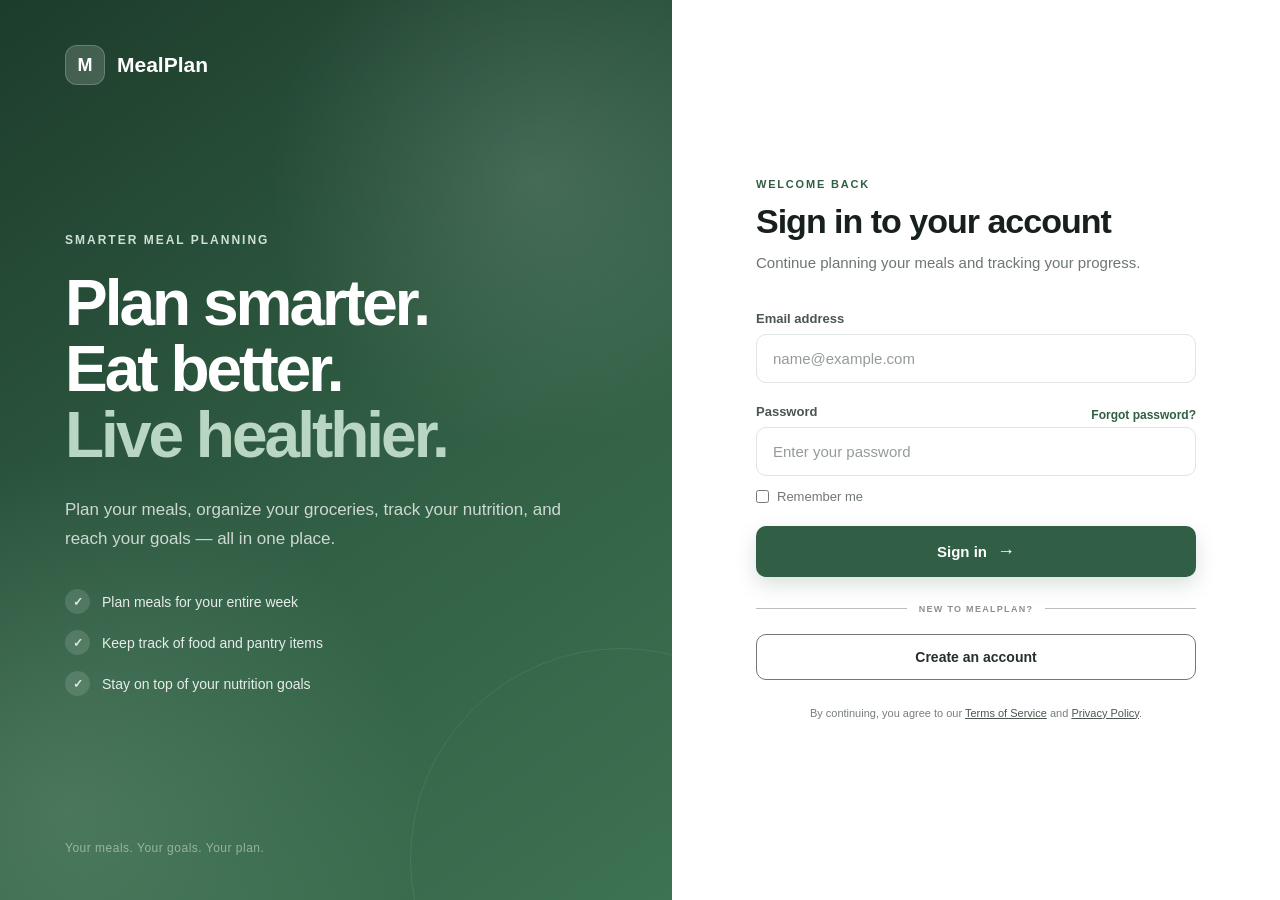
==== commit 6c2a3c4c: "Sprint 3: Budget and Goal Tracking" ====
--- a/frontend/calendar.html
+++ b/frontend/calendar.html
@@ -50,7 +50,9 @@
                 Nutrition
             </a>
 
-            <p class="nav-label nav-section">ACCOUNT</p>
+            <a href="budget.html" class="nav-item"><span class="nav-icon">$</span> Budget Planning</a>
+<a href="goals.html" class="nav-item"><span class="nav-icon">◎</span> Goal Tracking</a>
+<p class="nav-label nav-section">ACCOUNT</p>
 
             <a href="preferences.html" class="nav-item">
                 <span class="nav-icon">⚙</span>
